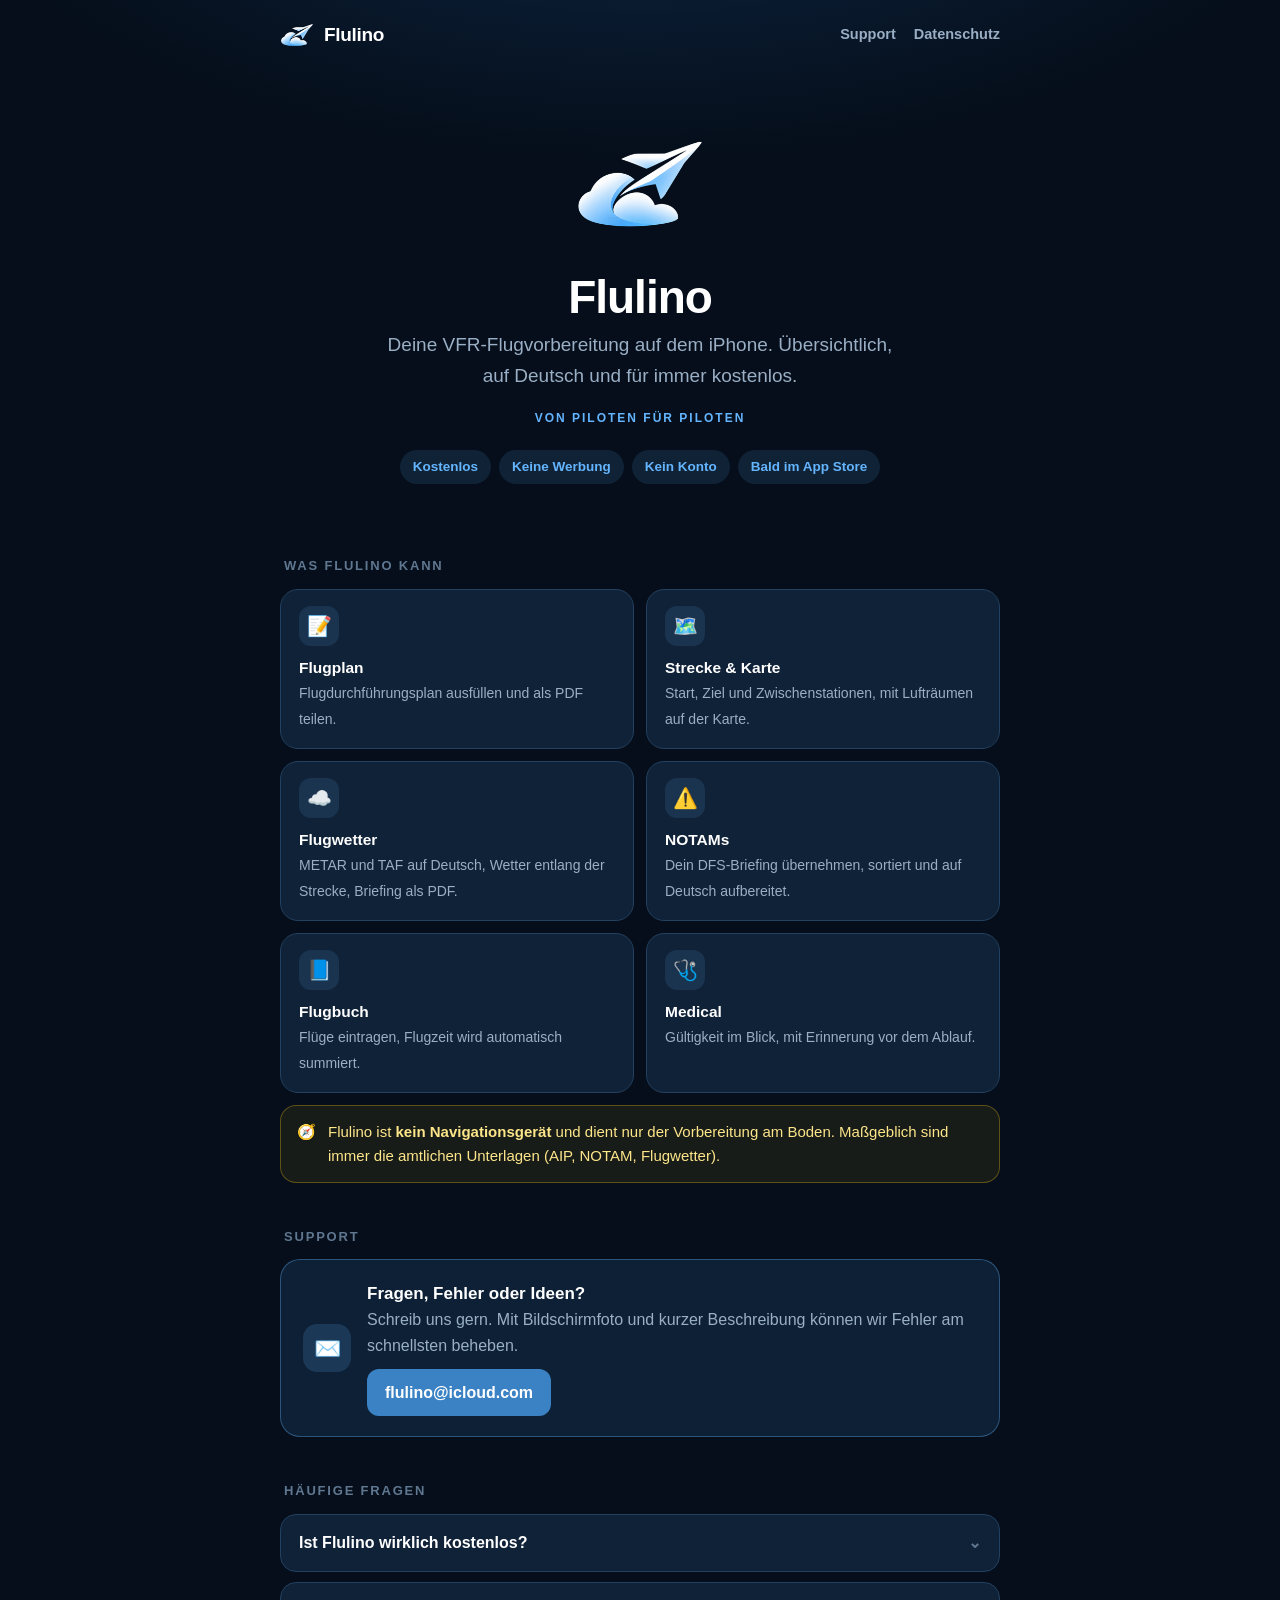
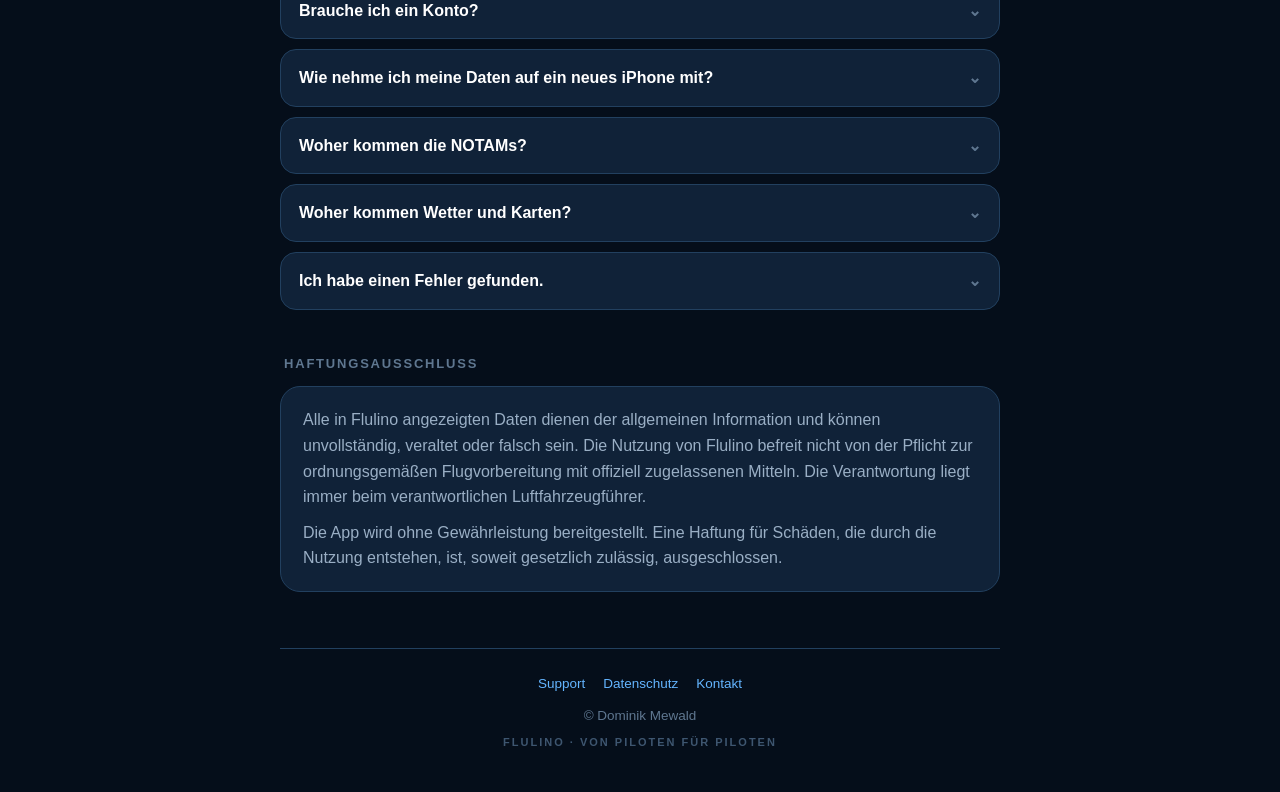
==== index.html @ 93107a93 "Add files via upload" ====
<!doctype html>
<html lang="de">
<head>
  <meta charset="utf-8">
  <meta name="viewport" content="width=device-width, initial-scale=1">
  <title>Flulino · VFR-Flugvorbereitung</title>
  <meta name="description" content="Flulino ist eine kostenlose iPhone-App für die VFR-Flugvorbereitung. Von Piloten für Piloten.">
  <meta name="theme-color" content="#050E1A">
  <link rel="icon" href="favicon.png">
  <link rel="apple-touch-icon" href="logo.png">
  <link rel="stylesheet" href="style.css">
</head>
<body>
  <div class="wrap">
    <nav>
      <a class="brand" href="./"><img src="logo.png" alt="">Flulino</a>
      <div class="links"><a href="#support">Support</a><a href="datenschutz.html">Datenschutz</a></div>
    </nav>

    <header class="hero">
      <img src="logo.png" alt="Flulino Logo">
      <h1>Flulino</h1>
      <p class="lead">Deine VFR-Flugvorbereitung auf dem iPhone. Übersichtlich, auf Deutsch und für immer kostenlos.</p>
      <div class="kicker">VON PILOTEN FÜR PILOTEN</div>
      <div class="pills"><span class="pill">Kostenlos</span><span class="pill">Keine Werbung</span><span class="pill">Kein Konto</span><span class="pill">Bald im App Store</span></div>
    </header>

    <h2>Was Flulino kann</h2>
    <div class="grid">
      <div class="feature"><div class="ico">📝</div><b>Flugplan</b><span>Flugdurchführungsplan ausfüllen und als PDF teilen.</span></div>
      <div class="feature"><div class="ico">🗺️</div><b>Strecke & Karte</b><span>Start, Ziel und Zwischenstationen, mit Lufträumen auf der Karte.</span></div>
      <div class="feature"><div class="ico">☁️</div><b>Flugwetter</b><span>METAR und TAF auf Deutsch, Wetter entlang der Strecke, Briefing als PDF.</span></div>
      <div class="feature"><div class="ico">⚠️</div><b>NOTAMs</b><span>Dein DFS-Briefing übernehmen, sortiert und auf Deutsch aufbereitet.</span></div>
      <div class="feature"><div class="ico">📘</div><b>Flugbuch</b><span>Flüge eintragen, Flugzeit wird automatisch summiert.</span></div>
      <div class="feature"><div class="ico">🩺</div><b>Medical</b><span>Gültigkeit im Blick, mit Erinnerung vor dem Ablauf.</span></div>
    </div>
    <div class="notice"><span>🧭</span><span>Flulino ist <b>kein Navigationsgerät</b> und dient nur der Vorbereitung am Boden. Maßgeblich sind immer die amtlichen Unterlagen (AIP, NOTAM, Flugwetter).</span></div>

    <h2 id="support">Support</h2>
    <div class="contact">
      <div class="ico">✉️</div>
      <div>
        <b>Fragen, Fehler oder Ideen?</b>
        Schreib uns gern. Mit Bildschirmfoto und kurzer Beschreibung können wir Fehler am schnellsten beheben.<br>
        <a class="btn" href="mailto:flulino@icloud.com?subject=Flulino%20Support">flulino@icloud.com</a>
      </div>
    </div>

    <h2>Häufige Fragen</h2>
    <details><summary>Ist Flulino wirklich kostenlos?</summary><p>Ja. Kein Abo, keine Werbung, alle Funktionen für alle. Wer möchte, kann das Projekt freiwillig mit einer kleinen Spende im App Store unterstützen. Dadurch wird nichts freigeschaltet.</p></details>
    <details><summary>Brauche ich ein Konto?</summary><p>Nein. Beim ersten Start gibst du nur deinen Namen ein. Alle Daten bleiben auf deinem iPhone.</p></details>
    <details><summary>Wie nehme ich meine Daten auf ein neues iPhone mit?</summary><p>In Flulino unter <b>Mehr → Daten exportieren</b> eine Sicherung erstellen, z. B. in iCloud Drive oder per AirDrop. Auf dem neuen iPhone beim ersten Start „Sicherung einspielen“ wählen. Deine Daten sind außerdem Teil deines normalen iPhone-Backups.</p></details>
    <details><summary>Woher kommen die NOTAMs?</summary><p>Du erstellst dein NOTAM-Briefing wie gewohnt im AIS-Portal der DFS, direkt in der App und mit deinem eigenen DFS-Zugang. Mit einem Tipp übernimmt Flulino das Briefing und bereitet es auf Deutsch auf. Maßgeblich bleibt immer der Originaltext.</p></details>
    <details><summary>Woher kommen Wetter und Karten?</summary><p>Aus frei verfügbaren Quellen: Deutscher Wetterdienst, Open-Meteo, NOAA Aviation Weather Center, Bundesamt für Kartographie und Geodäsie, openAIP und OurAirports. Die Anflugkarten öffnet Flulino direkt im AIP VFR der DFS.</p></details>
    <details><summary>Ich habe einen Fehler gefunden.</summary><p>Danke! Schick uns eine Mail an <a href="mailto:flulino@icloud.com">flulino@icloud.com</a>, am besten mit Bildschirmfoto und der Versionsnummer (in der App unter Mehr → Über Flulino).</p></details>

    <h2>Haftungsausschluss</h2>
    <div class="card">
      <p>Alle in Flulino angezeigten Daten dienen der allgemeinen Information und können unvollständig, veraltet oder falsch sein. Die Nutzung von Flulino befreit nicht von der Pflicht zur ordnungsgemäßen Flugvorbereitung mit offiziell zugelassenen Mitteln. Die Verantwortung liegt immer beim verantwortlichen Luftfahrzeugführer.</p>
      <p>Die App wird ohne Gewährleistung bereitgestellt. Eine Haftung für Schäden, die durch die Nutzung entstehen, ist, soweit gesetzlich zulässig, ausgeschlossen.</p>
    </div>

    <footer>
      <div class="links"><a href="#support">Support</a><a href="datenschutz.html">Datenschutz</a><a href="mailto:flulino@icloud.com">Kontakt</a></div>
      © Dominik Mewald
      <div class="tag">FLULINO · VON PILOTEN FÜR PILOTEN</div>
    </footer>
  </div>
</body>
</html>
---- style.css ----
:root {
  --bg: #050E1A; --bg2: #081424; --card: #102238; --card-soft: #0D1C2F; --border: #22405F;
  --text: #FFFFFF; --muted: #9AAFC5; --faint: #5F7790; --blue: #3B82C4; --light: #64B5FF;
  --yellow: #FACC15; --green: #4ADE80; --pink: #FF7A90;
}
* { box-sizing: border-box; }
html { -webkit-text-size-adjust: 100%; }
body {
  margin: 0; background: radial-gradient(1200px 600px at 50% -200px, #0F2A4A 0%, var(--bg) 60%) no-repeat, var(--bg);
  color: var(--muted); font: 16px/1.6 -apple-system, BlinkMacSystemFont, "SF Pro Text", "Segoe UI", Roboto, Helvetica, Arial, sans-serif;
}
a { color: var(--light); text-decoration: none; }
a:hover { text-decoration: underline; }
.wrap { max-width: 760px; margin: 0 auto; padding: 0 20px; }

nav { display: flex; align-items: center; justify-content: space-between; padding: 18px 0; }
nav .brand { display: flex; align-items: center; gap: 10px; color: var(--text); font-weight: 800; font-size: 19px; letter-spacing: -0.3px; }
nav .brand img { width: 34px; height: 34px; }
nav .links { display: flex; gap: 18px; font-size: 14.5px; font-weight: 600; }
nav .links a { color: var(--muted); }
nav .links a:hover, nav .links a.active { color: var(--light); text-decoration: none; }

.hero { text-align: center; padding: 48px 0 28px; }
.hero img { width: 132px; height: 132px; }
.hero h1 { color: var(--text); font-size: 46px; line-height: 1.1; letter-spacing: -1px; margin: 14px 0 8px; }
.hero p.lead { font-size: 19px; color: var(--muted); max-width: 520px; margin: 0 auto; }
.kicker { color: var(--light); font-size: 12px; font-weight: 800; letter-spacing: 2px; margin-top: 18px; }
.pills { display: flex; flex-wrap: wrap; gap: 8px; justify-content: center; margin-top: 22px; }
.pill { background: rgba(100,181,255,.12); color: var(--light); border-radius: 999px; padding: 6px 13px; font-size: 13.5px; font-weight: 700; }

h2 { color: var(--text); font-size: 13px; letter-spacing: 1.8px; text-transform: uppercase; margin: 44px 0 12px 4px; color: var(--faint); font-weight: 800; }
.card { background: var(--card); border: 1px solid var(--border); border-radius: 20px; padding: 20px 22px; }
.card + .card { margin-top: 12px; }
.card h3 { color: var(--text); font-size: 18px; margin: 0 0 6px; }
.card p { margin: 0 0 10px; } .card p:last-child { margin-bottom: 0; }

.grid { display: grid; grid-template-columns: repeat(2, 1fr); gap: 12px; }
.feature { background: var(--card); border: 1px solid var(--border); border-radius: 18px; padding: 16px 18px; }
.feature .ico { width: 40px; height: 40px; border-radius: 12px; background: rgba(100,181,255,.12); display: grid; place-items: center; font-size: 20px; margin-bottom: 10px; }
.feature b { color: var(--text); display: block; font-size: 15.5px; }
.feature span { font-size: 14px; }

.notice { display: flex; gap: 12px; align-items: flex-start; background: rgba(250,204,21,.08); border: 1px solid rgba(250,204,21,.3); color: #FDE68A; border-radius: 16px; padding: 14px 16px; margin-top: 12px; font-size: 15px; }
.good { background: rgba(74,222,128,.08); border: 1px solid rgba(74,222,128,.25); border-radius: 16px; padding: 14px 16px; }
.good div { display: flex; gap: 10px; color: var(--text); } .good div + div { margin-top: 6px; }
.good div::before { content: "✓"; color: var(--green); font-weight: 900; }

.contact { display: flex; align-items: center; gap: 16px; background: rgba(59,130,196,.16); border: 1px solid rgba(100,181,255,.35); border-radius: 20px; padding: 20px 22px; }
.contact .ico { width: 48px; height: 48px; border-radius: 14px; background: rgba(100,181,255,.16); display: grid; place-items: center; font-size: 22px; flex-shrink: 0; }
.contact b { color: var(--text); display: block; font-size: 17px; }
.btn { display: inline-block; background: var(--blue); color: #fff; font-weight: 800; border-radius: 12px; padding: 11px 18px; margin-top: 10px; }
.btn:hover { text-decoration: none; filter: brightness(1.1); }

details { background: var(--card); border: 1px solid var(--border); border-radius: 16px; padding: 0 18px; }
details + details { margin-top: 10px; }
summary { cursor: pointer; list-style: none; color: var(--text); font-weight: 700; padding: 15px 0; display: flex; justify-content: space-between; gap: 12px; }
summary::-webkit-details-marker { display: none; }
summary::after { content: "⌄"; color: var(--faint); transition: transform .2s; }
details[open] summary::after { transform: rotate(180deg); color: var(--light); }
details p { margin: 0 0 15px; }

.doc h1 { color: var(--text); font-size: 34px; letter-spacing: -0.6px; margin: 30px 0 4px; }
.doc .stand { color: var(--faint); font-size: 14px; margin-bottom: 8px; }
.doc h2 { margin-top: 34px; }
.doc ul { padding-left: 20px; margin: 8px 0 0; } .doc li { margin: 6px 0; }
.doc b { color: var(--text); }

footer { border-top: 1px solid var(--border); margin-top: 56px; padding: 24px 0 40px; text-align: center; font-size: 13.5px; color: var(--faint); }
footer .links { display: flex; gap: 18px; justify-content: center; flex-wrap: wrap; margin-bottom: 10px; }
footer .tag { letter-spacing: 2px; font-size: 11px; font-weight: 700; color: #3E5670; margin-top: 8px; }

@media (max-width: 560px) {
  .hero h1 { font-size: 38px; } .hero p.lead { font-size: 17px; }
  .doc h1 { font-size: 28px; }
  .grid { grid-template-columns: 1fr; }
  nav .links { gap: 14px; font-size: 14px; }
  .contact { flex-direction: column; align-items: flex-start; }
}
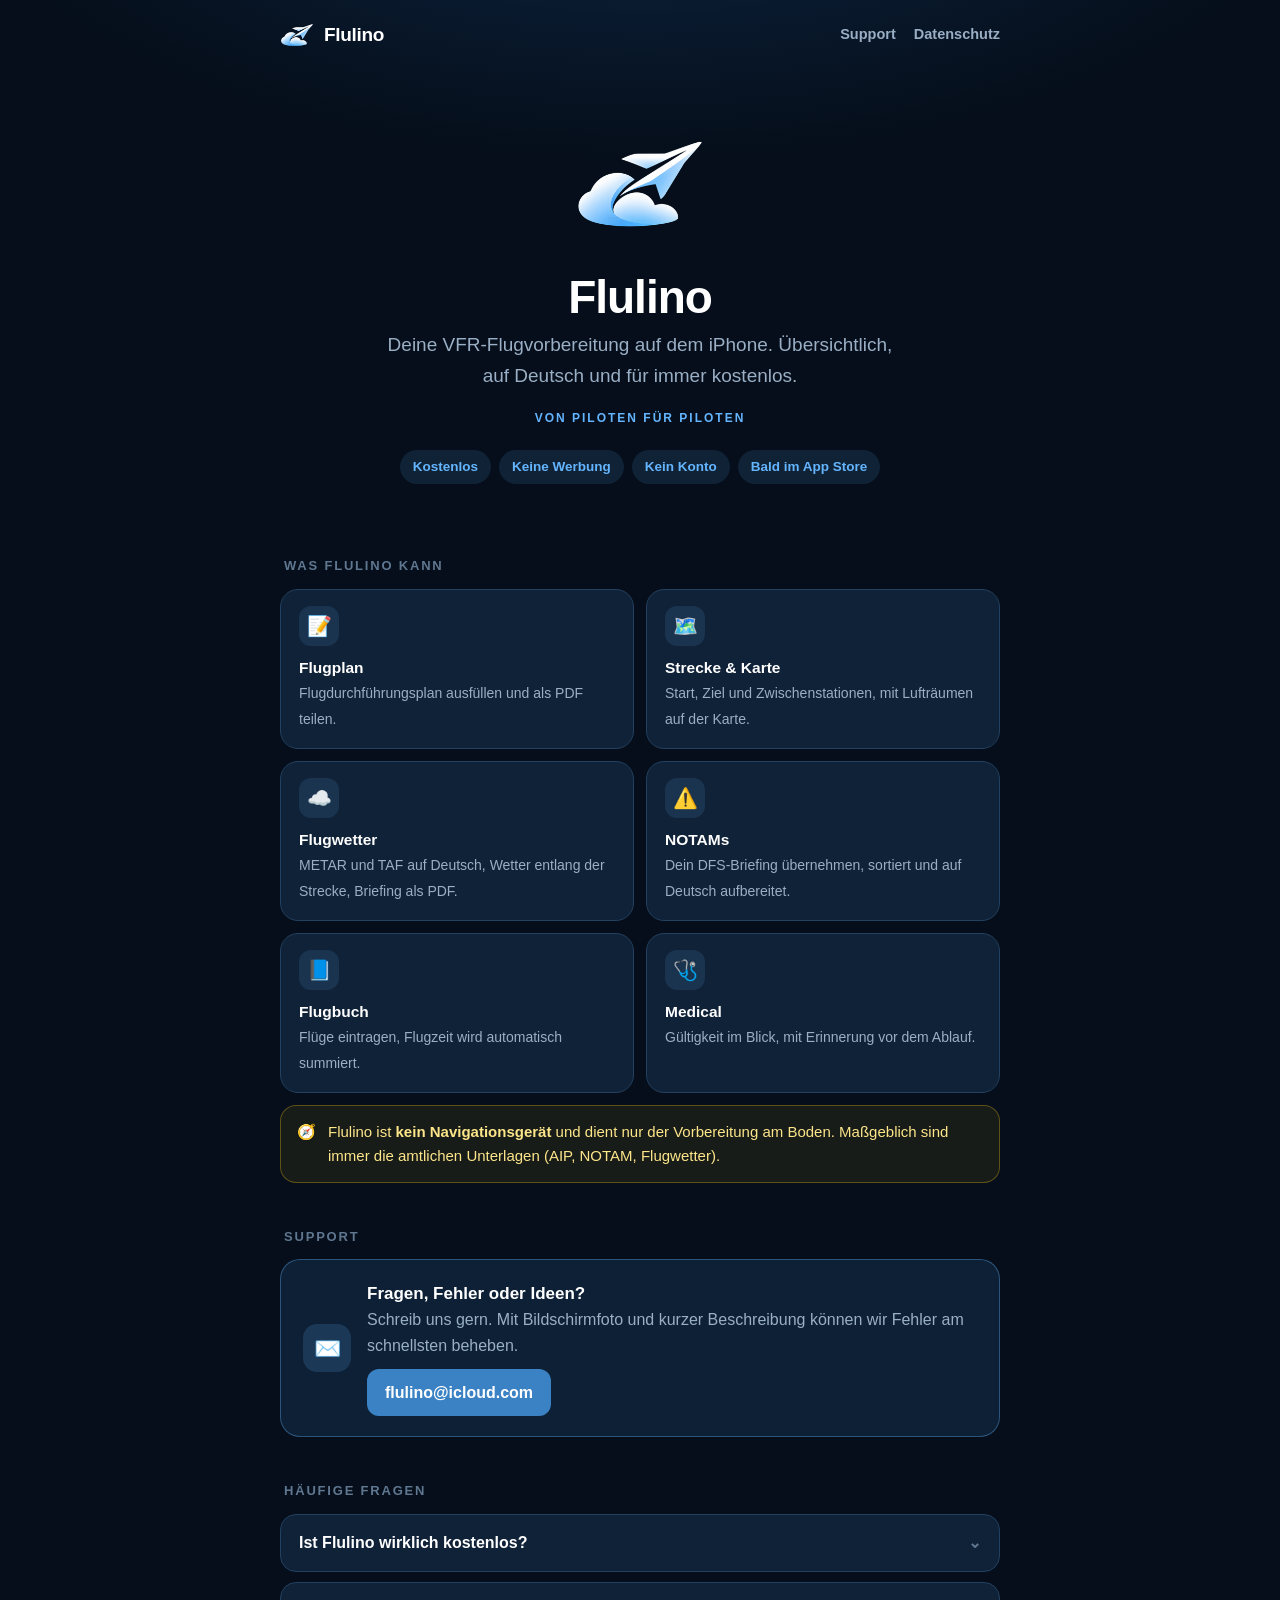
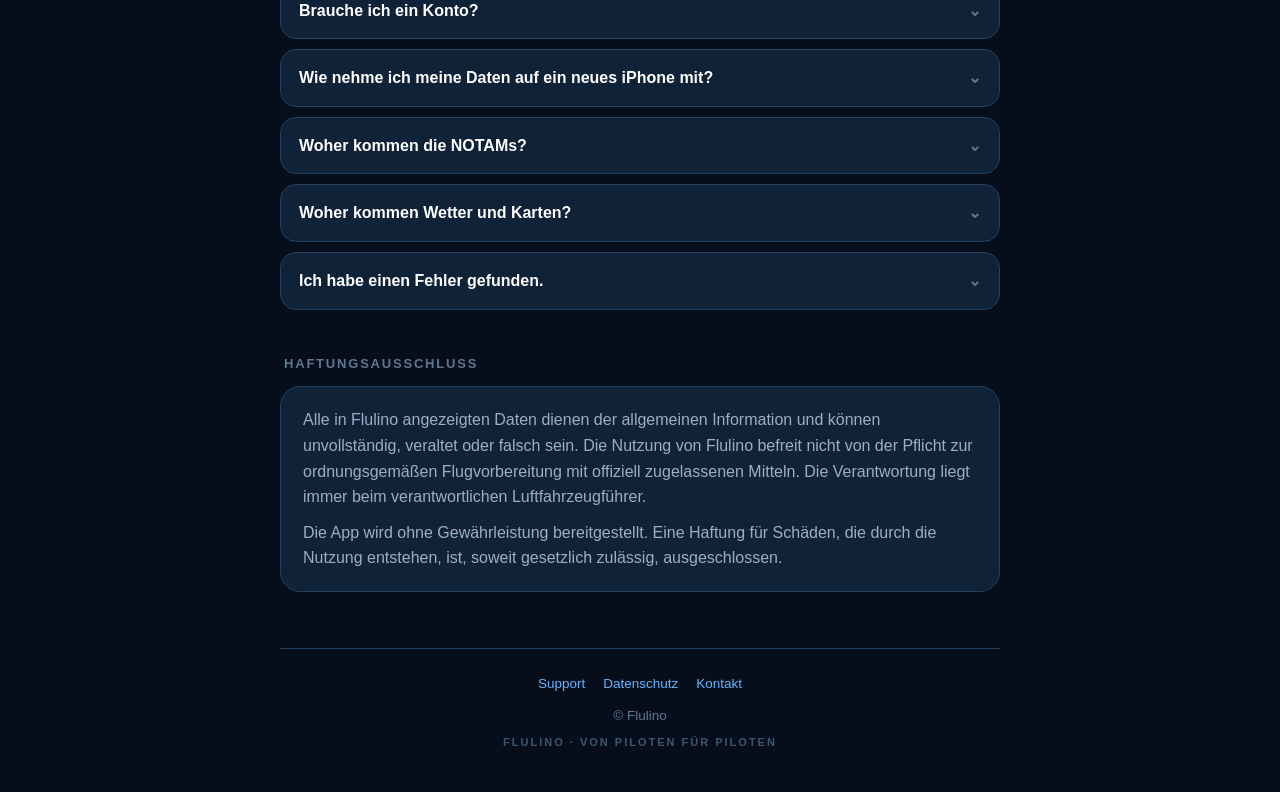
==== commit 60b8e048: "Update footer copyright name to Flulino" ====
--- a/index.html
+++ b/index.html
@@ -62,7 +62,7 @@
 
     <footer>
       <div class="links"><a href="#support">Support</a><a href="datenschutz.html">Datenschutz</a><a href="mailto:flulino@icloud.com">Kontakt</a></div>
-      © Dominik Mewald
+      © Flulino
       <div class="tag">FLULINO · VON PILOTEN FÜR PILOTEN</div>
     </footer>
   </div>
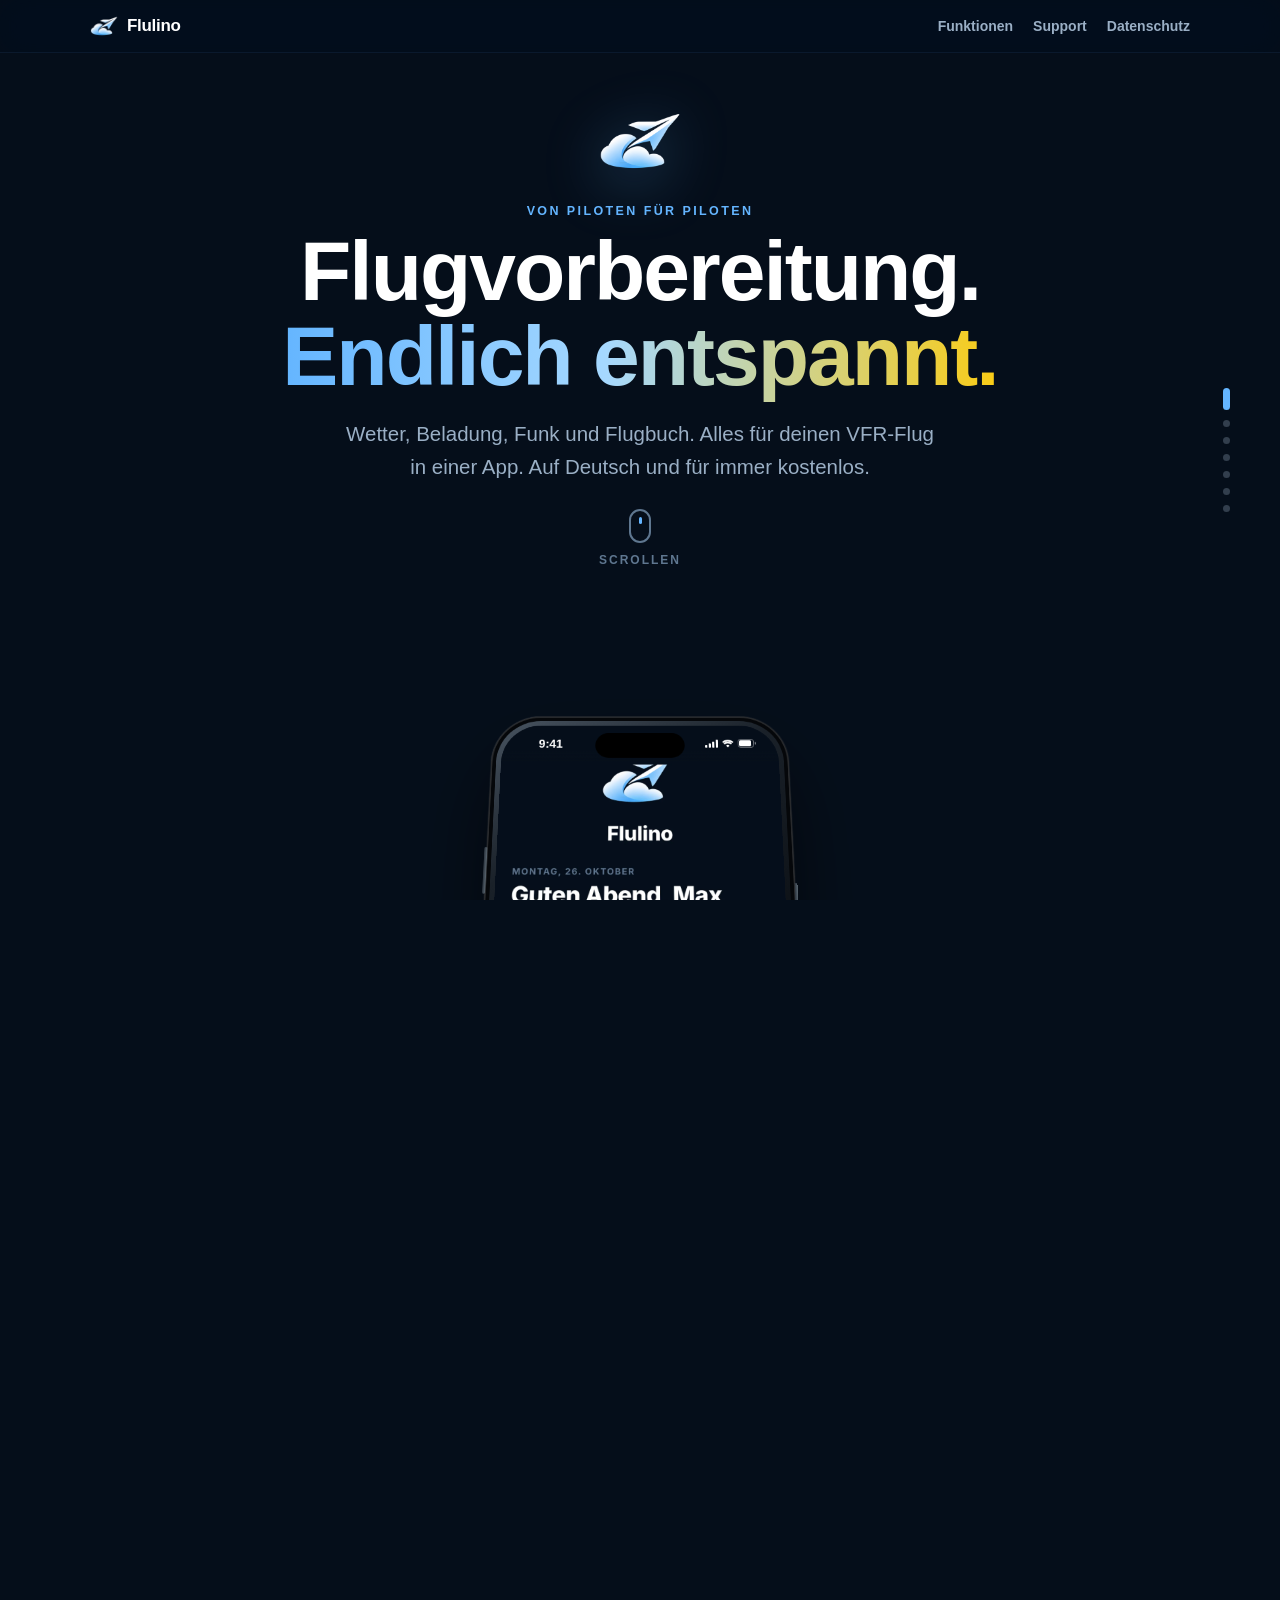
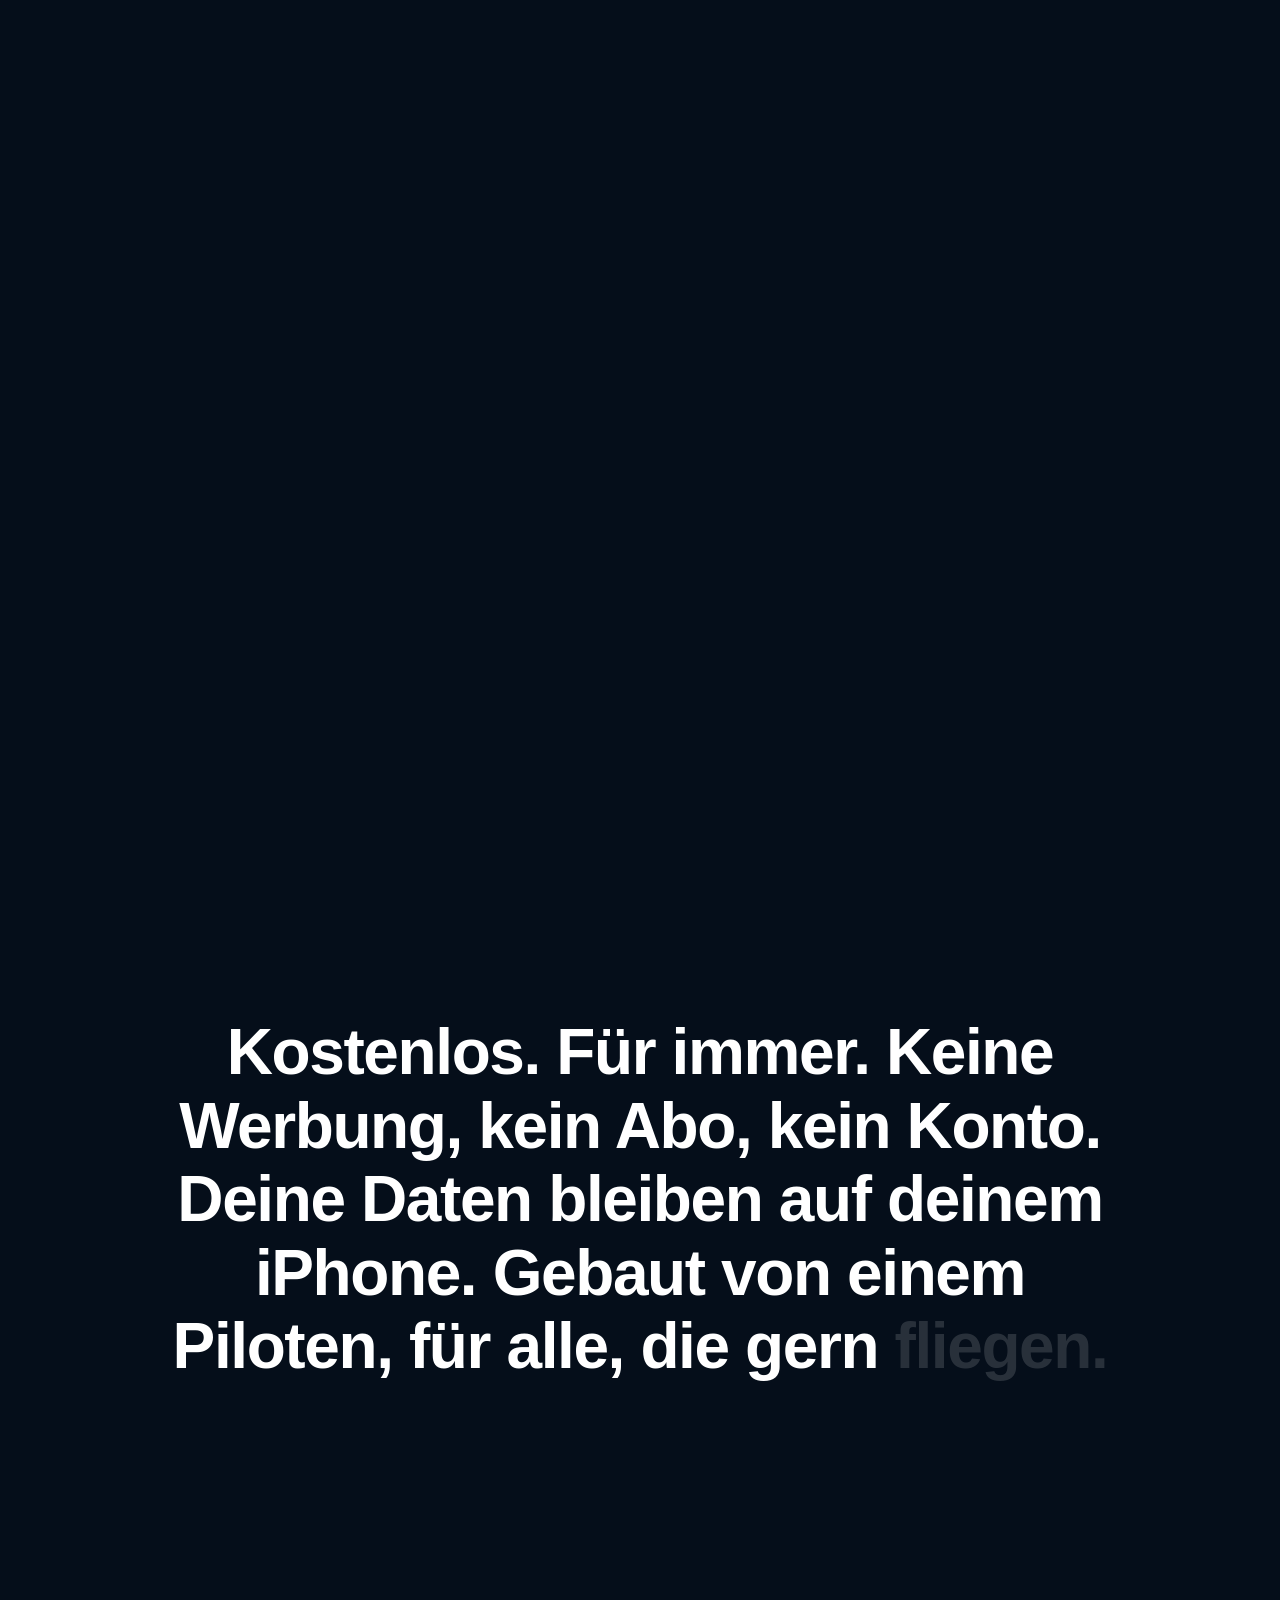
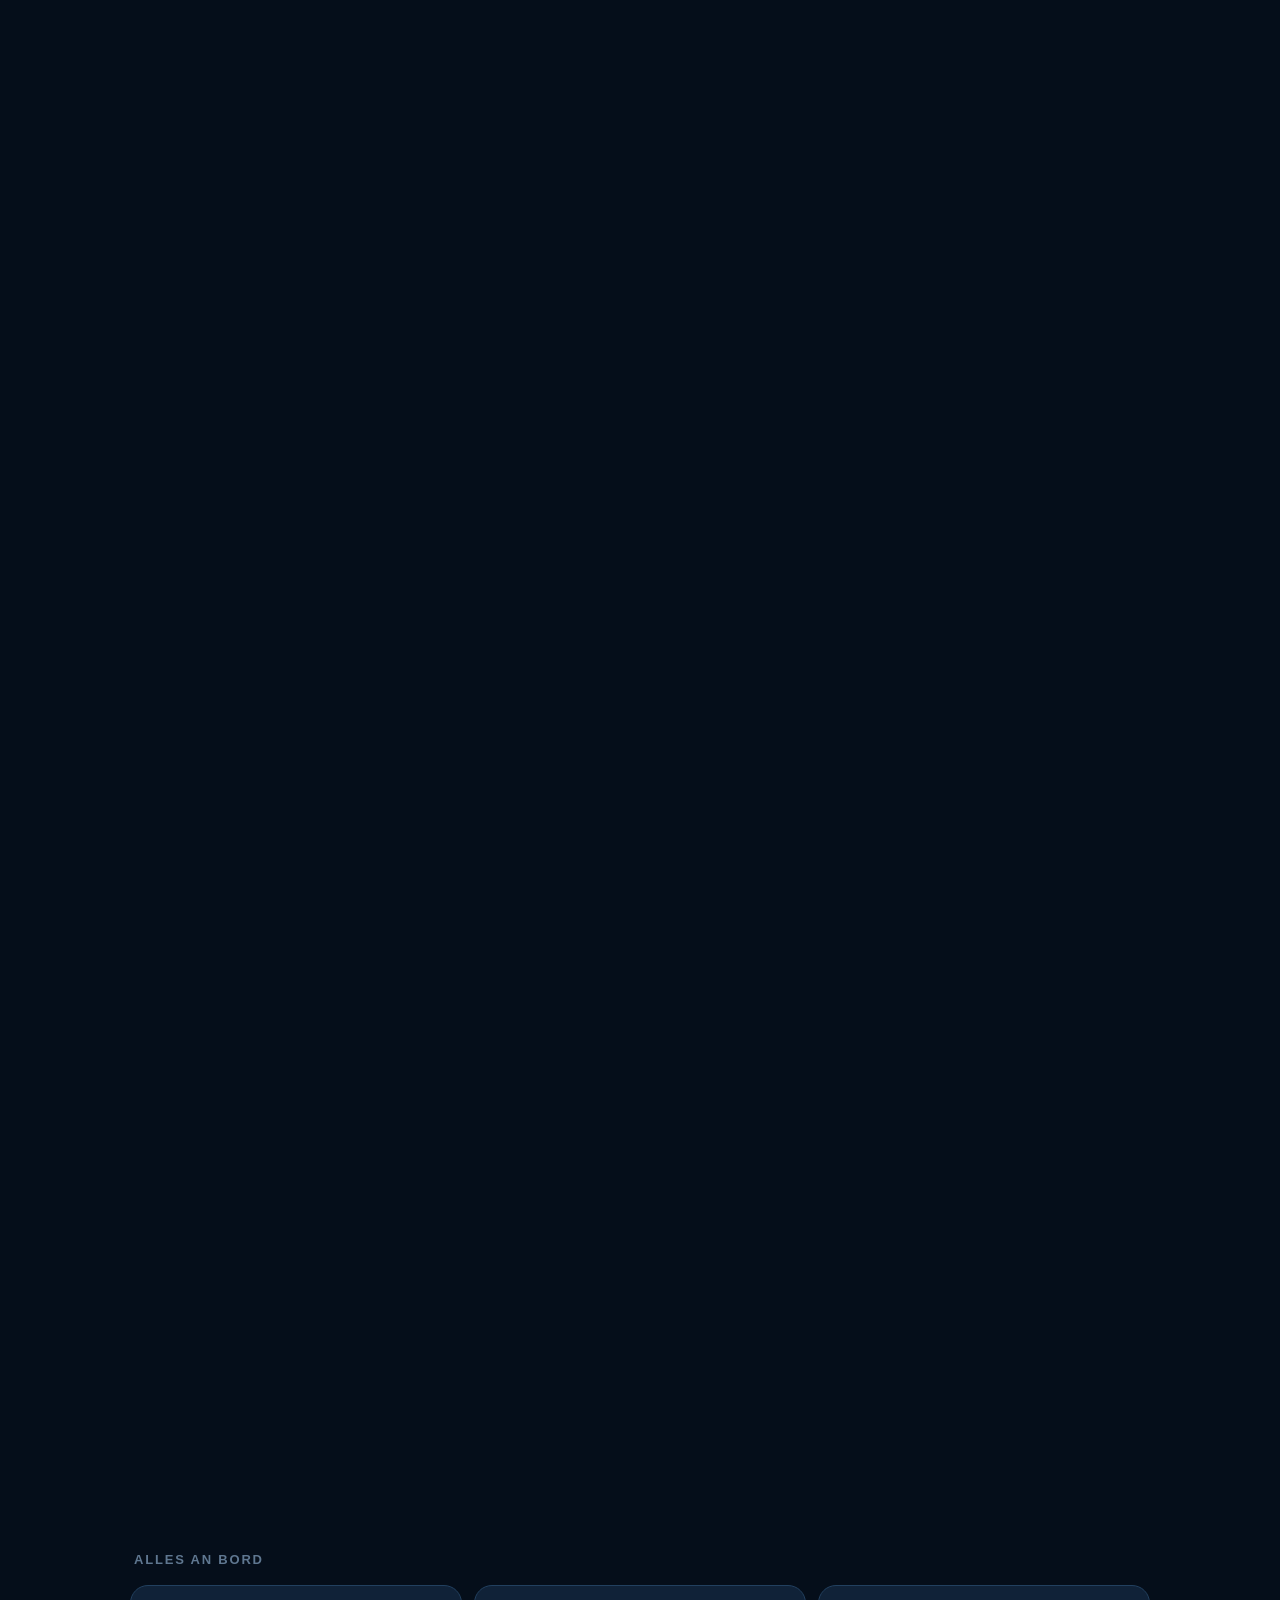
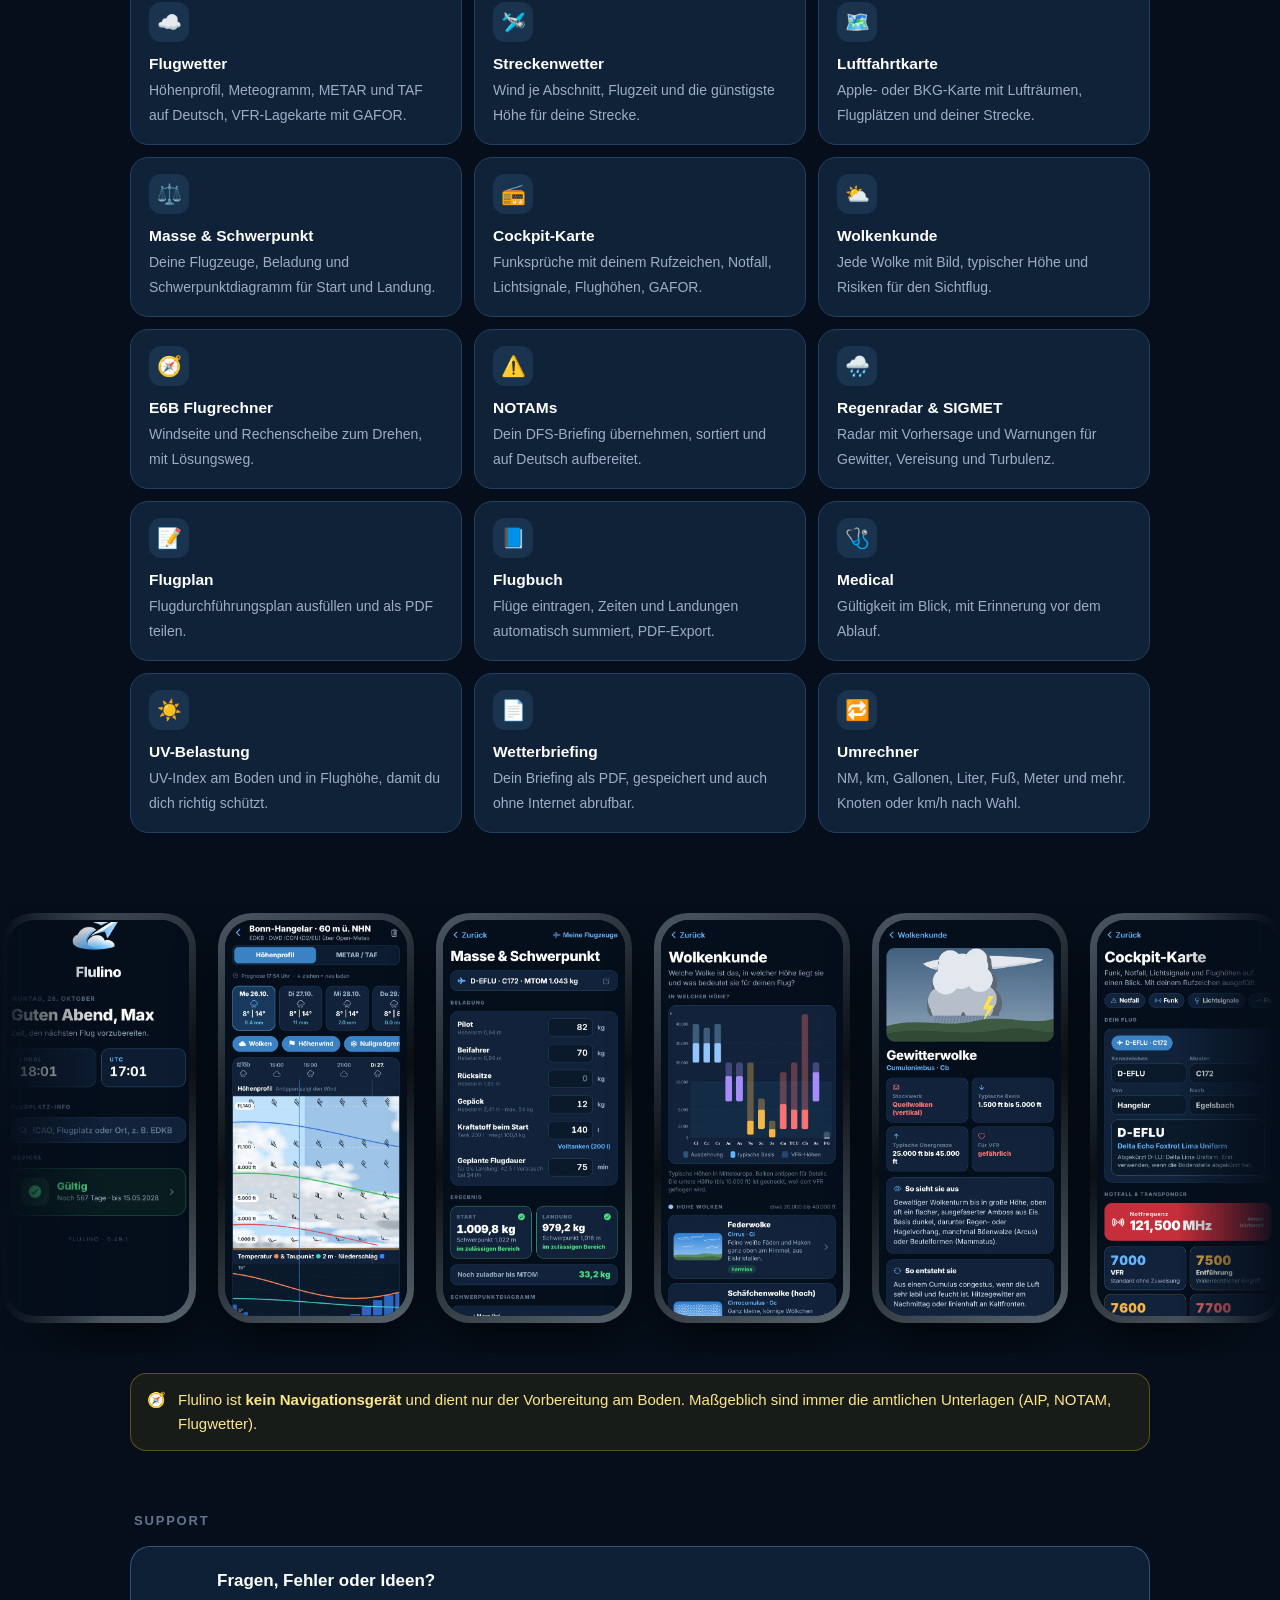
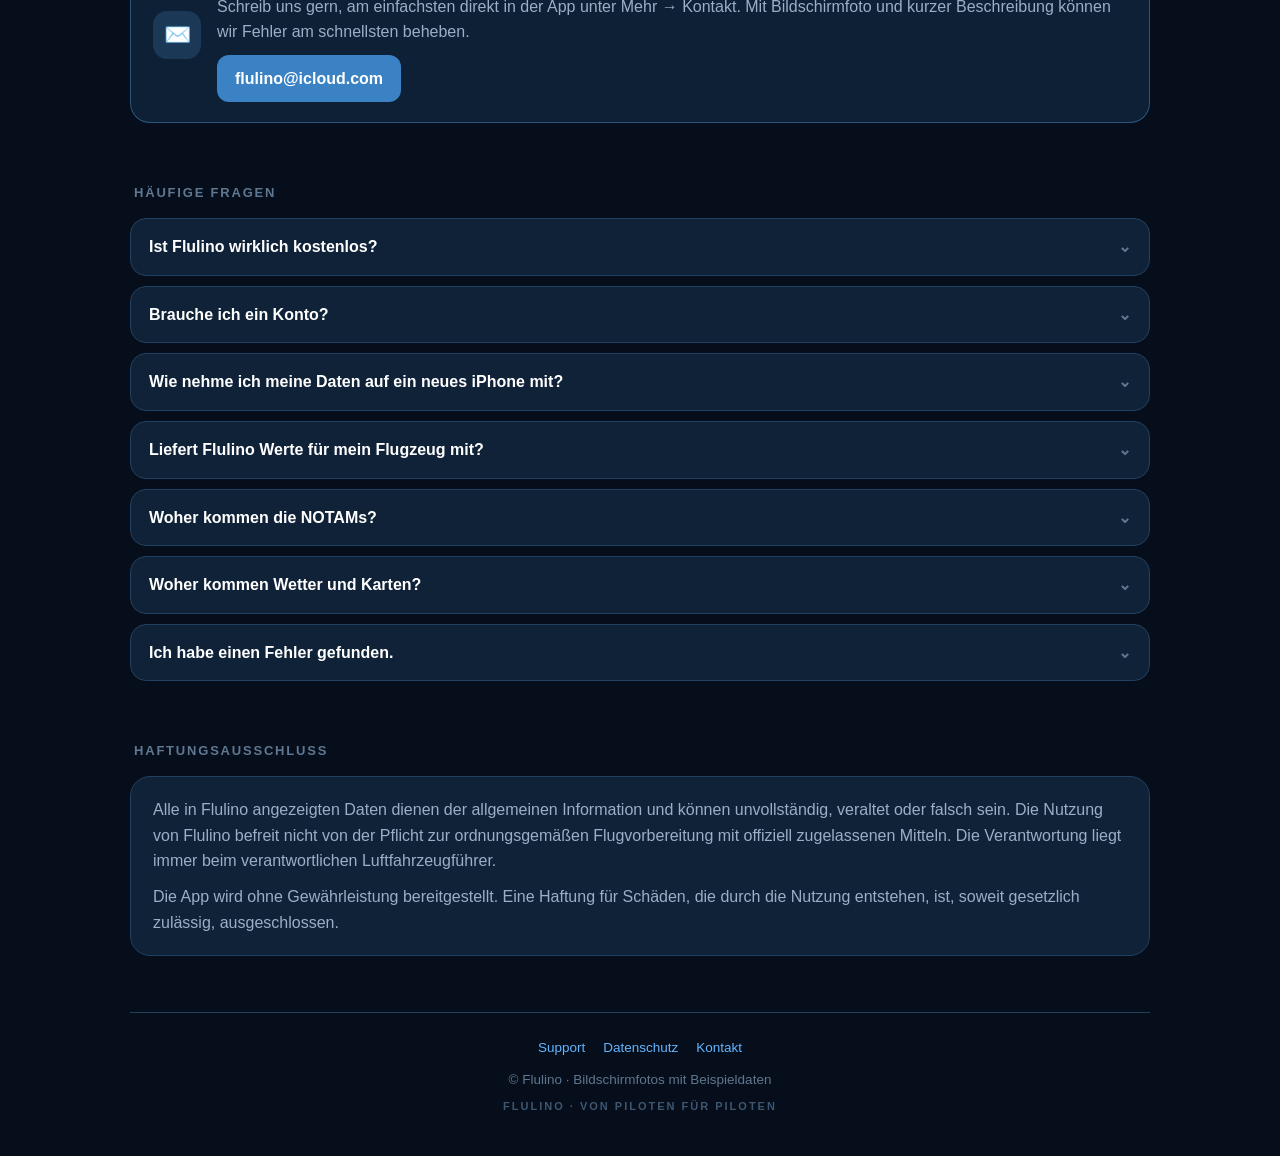
==== commit 077b2e06: "Add files via upload" ====
--- a/index.html
+++ b/index.html
@@ -2,59 +2,162 @@
 <html lang="de">
 <head>
   <meta charset="utf-8">
-  <meta name="viewport" content="width=device-width, initial-scale=1">
-  <title>Flulino · VFR-Flugvorbereitung</title>
-  <meta name="description" content="Flulino ist eine kostenlose iPhone-App für die VFR-Flugvorbereitung. Von Piloten für Piloten.">
+  <meta name="viewport" content="width=device-width, initial-scale=1, viewport-fit=cover">
+  <title>Flulino · VFR-Flugvorbereitung für das iPhone</title>
+  <meta name="description" content="Flulino ist eine kostenlose iPhone-App für die VFR-Flugvorbereitung: Flugwetter, Masse & Schwerpunkt, Wolkenkunde, Cockpit-Karte, E6B und Flugbuch. Von Piloten für Piloten.">
   <meta name="theme-color" content="#050E1A">
   <link rel="icon" href="favicon.png">
   <link rel="apple-touch-icon" href="logo.png">
   <link rel="stylesheet" href="style.css">
+  <link rel="stylesheet" href="home.css">
 </head>
-<body>
+<body class="home">
+  <header class="topnav">
+    <a class="brand" href="./"><img src="logo.png" alt="">Flulino</a>
+    <div class="links"><a href="#funktionen">Funktionen</a><a href="#support">Support</a><a href="datenschutz.html">Datenschutz</a></div>
+  </header>
+
+  <!-- ================= Scroll-Geschichte mit iPhone ================= -->
+  <section class="story" id="story">
+    <div class="stage">
+      <div class="glow"></div>
+
+      <div class="hero-text">
+        <img class="hero-logo" src="logo.png" alt="Flulino Logo">
+        <div class="eyebrow">VON PILOTEN FÜR PILOTEN</div>
+        <h1>Flugvorbereitung.<br><span class="grad">Endlich entspannt.</span></h1>
+        <p>Wetter, Beladung, Funk und Flugbuch. Alles für deinen VFR-Flug in einer App. Auf Deutsch und für immer kostenlos.</p>
+        <div class="scroll-hint"><span></span>Scrollen</div>
+      </div>
+
+      <div class="chapters">
+        <article class="chap" data-i="0">
+          <div class="eyebrow">Flulino</div>
+          <h2>Alles für deinen Flug. In einer App.</h2>
+          <p>Vom ersten Blick aufs Wetter bis zum Eintrag ins Flugbuch. Übersichtlich, ohne Konto und ohne Werbung.</p>
+        </article>
+        <article class="chap" data-i="1">
+          <div class="eyebrow" style="--c:#64B5FF">Flugwetter</div>
+          <h2>Das Wetter, wie Piloten es brauchen.</h2>
+          <p>Das Höhenprofil zeigt Wolken, Wind in jeder Höhe, Nullgradgrenze und Gewitterrisiko auf einen Blick. METAR und TAF gibt es in Klartext.</p>
+        </article>
+        <article class="chap" data-i="2">
+          <div class="eyebrow" style="--c:#4ADE80">Masse &amp; Schwerpunkt</div>
+          <h2>Beladen. Rechnen. Sicher sein.</h2>
+          <p>Dein Flugzeug mit den Werten aus Flughandbuch und Wägebericht. Start und Landung liegen im Diagramm, und Flulino sagt dir in Klartext, ob alles passt.</p>
+        </article>
+        <article class="chap" data-i="3">
+          <div class="eyebrow" style="--c:#C084FC">Wolkenkunde</div>
+          <h2>Jede Wolke verstehen.</h2>
+          <p>Alle Wolkengattungen mit selbst gezeichneten Bildern, typischen Höhen, Risiken für VFR und einem Merksatz, der hängen bleibt.</p>
+        </article>
+        <article class="chap" data-i="4">
+          <div class="eyebrow" style="--c:#FF6B6B">Cockpit-Karte</div>
+          <h2>Dein Rufzeichen. Fertige Funksprüche.</h2>
+          <p>Notfrequenz, Squawks, Lichtsignale, Halbkreisflughöhen und GAFOR. Die Funksprüche sind schon mit deinem Kennzeichen ausgefüllt.</p>
+        </article>
+        <article class="chap" data-i="5">
+          <div class="eyebrow" style="--c:#F5B547">E6B Flugrechner</div>
+          <h2>Der Klassiker. Zum Drehen.</h2>
+          <p>Windseite und Rechenscheibe wie aus Metall, nur auf dem iPhone. Drehen, schieben und exakt ablesen, mit Lösungsweg Schritt für Schritt.</p>
+        </article>
+        <article class="chap" data-i="6">
+          <div class="eyebrow" style="--c:#64B5FF">Flugbuch</div>
+          <h2>Jede Minute in der Luft.</h2>
+          <p>Flüge eintragen, Flugzeit und Landungen werden automatisch summiert. Mit Übertrag aus dem Papier-Flugbuch und Export als PDF.</p>
+        </article>
+      </div>
+
+      <div class="phone-wrap" aria-hidden="true">
+        <div class="phone">
+          <div class="screen">
+            <div class="scr" data-k="home"><img src="shot-home.webp" alt="" decoding="async"><div class="tabbar" data-active="0"></div></div>
+            <div class="scr" data-k="wx"><img src="shot-wx.webp" alt="" decoding="async"></div>
+            <div class="scr" data-k="mb"><img src="shot-mb.webp" alt="" decoding="async"></div>
+            <div class="scr" data-k="cb"><img src="shot-cb.webp" alt="" decoding="async"></div>
+            <div class="scr" data-k="cockpit"><img src="shot-cockpit.webp" alt="" decoding="async"></div>
+            <div class="scr" data-k="e6b"><img src="shot-e6b.webp" alt="" decoding="async"><div class="wheel"></div></div>
+            <div class="scr" data-k="logbook"><img src="shot-logbook.webp" alt="" decoding="async"></div>
+            <div class="status"><span class="time">9:41</span><span class="icons">
+              <svg width="18" height="12" viewBox="0 0 18 12"><rect x="0" y="8" width="3" height="4" rx="1" fill="#fff"/><rect x="5" y="5.5" width="3" height="6.5" rx="1" fill="#fff"/><rect x="10" y="3" width="3" height="9" rx="1" fill="#fff"/><rect x="15" y="0" width="3" height="12" rx="1" fill="#fff"/></svg>
+              <svg width="16" height="12" viewBox="0 0 16 12"><path d="M8 11.5 5.6 9a3.4 3.4 0 0 1 4.8 0L8 11.5Zm-4.3-4.3L2 5.5a8.5 8.5 0 0 1 12 0l-1.7 1.7a6 6 0 0 0-8.6 0ZM0 3.5 0 3.5A11.3 11.3 0 0 1 16 3.5l-1.6 1.6a9 9 0 0 0-12.8 0L0 3.5Z" fill="#fff"/></svg>
+              <svg width="27" height="13" viewBox="0 0 27 13"><rect x="0.5" y="0.5" width="22" height="12" rx="3.5" fill="none" stroke="#fff" opacity=".45"/><rect x="2" y="2" width="17" height="9" rx="2" fill="#fff"/><rect x="24" y="4.5" width="2" height="4" rx="1" fill="#fff" opacity=".45"/></svg>
+            </span></div>
+            <div class="island"></div>
+            <div class="homebar"></div>
+          </div>
+        </div>
+      </div>
+
+      <div class="dots" aria-hidden="true"><i></i><i></i><i></i><i></i><i></i><i></i><i></i></div>
+    </div>
+  </section>
+
+  <!-- ================= Aussage, Wort für Wort ================= -->
+  <section class="statement" id="statement">
+    <div class="statement-stage">
+      <p class="words">Kostenlos. Für immer. Keine Werbung, kein Abo, kein Konto. Deine Daten bleiben auf deinem iPhone. Gebaut von einem Piloten, für alle, die gern fliegen.</p>
+    </div>
+  </section>
+
   <div class="wrap">
-    <nav>
-      <a class="brand" href="./"><img src="logo.png" alt="">Flulino</a>
-      <div class="links"><a href="#support">Support</a><a href="datenschutz.html">Datenschutz</a></div>
-    </nav>
+    <h2 class="sec" id="funktionen">Alles an Bord</h2>
+    <div class="grid feat">
+      <div class="feature"><div class="ico">☁️</div><b>Flugwetter</b><span>Höhenprofil, Meteogramm, METAR und TAF auf Deutsch, VFR-Lagekarte mit GAFOR.</span></div>
+      <div class="feature"><div class="ico">🛩️</div><b>Streckenwetter</b><span>Wind je Abschnitt, Flugzeit und die günstigste Höhe für deine Strecke.</span></div>
+      <div class="feature"><div class="ico">🗺️</div><b>Luftfahrtkarte</b><span>Apple- oder BKG-Karte mit Lufträumen, Flugplätzen und deiner Strecke.</span></div>
+      <div class="feature"><div class="ico">⚖️</div><b>Masse &amp; Schwerpunkt</b><span>Deine Flugzeuge, Beladung und Schwerpunktdiagramm für Start und Landung.</span></div>
+      <div class="feature"><div class="ico">📻</div><b>Cockpit-Karte</b><span>Funksprüche mit deinem Rufzeichen, Notfall, Lichtsignale, Flughöhen, GAFOR.</span></div>
+      <div class="feature"><div class="ico">⛅</div><b>Wolkenkunde</b><span>Jede Wolke mit Bild, typischer Höhe und Risiken für den Sichtflug.</span></div>
+      <div class="feature"><div class="ico">🧭</div><b>E6B Flugrechner</b><span>Windseite und Rechenscheibe zum Drehen, mit Lösungsweg.</span></div>
+      <div class="feature"><div class="ico">⚠️</div><b>NOTAMs</b><span>Dein DFS-Briefing übernehmen, sortiert und auf Deutsch aufbereitet.</span></div>
+      <div class="feature"><div class="ico">🌧️</div><b>Regenradar &amp; SIGMET</b><span>Radar mit Vorhersage und Warnungen für Gewitter, Vereisung und Turbulenz.</span></div>
+      <div class="feature"><div class="ico">📝</div><b>Flugplan</b><span>Flugdurchführungsplan ausfüllen und als PDF teilen.</span></div>
+      <div class="feature"><div class="ico">📘</div><b>Flugbuch</b><span>Flüge eintragen, Zeiten und Landungen automatisch summiert, PDF-Export.</span></div>
+      <div class="feature"><div class="ico">🩺</div><b>Medical</b><span>Gültigkeit im Blick, mit Erinnerung vor dem Ablauf.</span></div>
+      <div class="feature"><div class="ico">☀️</div><b>UV-Belastung</b><span>UV-Index am Boden und in Flughöhe, damit du dich richtig schützt.</span></div>
+      <div class="feature"><div class="ico">📄</div><b>Wetterbriefing</b><span>Dein Briefing als PDF, gespeichert und auch ohne Internet abrufbar.</span></div>
+      <div class="feature"><div class="ico">🔁</div><b>Umrechner</b><span>NM, km, Gallonen, Liter, Fuß, Meter und mehr. Knoten oder km/h nach Wahl.</span></div>
+    </div>
+  </div>
 
-    <header class="hero">
-      <img src="logo.png" alt="Flulino Logo">
-      <h1>Flulino</h1>
-      <p class="lead">Deine VFR-Flugvorbereitung auf dem iPhone. Übersichtlich, auf Deutsch und für immer kostenlos.</p>
-      <div class="kicker">VON PILOTEN FÜR PILOTEN</div>
-      <div class="pills"><span class="pill">Kostenlos</span><span class="pill">Keine Werbung</span><span class="pill">Kein Konto</span><span class="pill">Bald im App Store</span></div>
-    </header>
+  <!-- ================= Galerie ================= -->
+  <section class="gallery" aria-label="Bildschirme aus der App">
+    <div class="track">
+      <div class="mini"><img src="shot-home.webp" alt="Startseite" loading="lazy"></div>
+      <div class="mini"><img src="shot-wx.webp" alt="Höhenprofil" loading="lazy"></div>
+      <div class="mini"><img src="shot-mb.webp" alt="Masse und Schwerpunkt" loading="lazy"></div>
+      <div class="mini"><img src="shot-clouds.webp" alt="Wolkenkunde" loading="lazy"></div>
+      <div class="mini"><img src="shot-cb.webp" alt="Gewitterwolke" loading="lazy"></div>
+      <div class="mini"><img src="shot-cockpit.webp" alt="Cockpit-Karte" loading="lazy"></div>
+      <div class="mini"><img src="shot-e6b.webp" alt="E6B" loading="lazy"></div>
+      <div class="mini"><img src="shot-logbook.webp" alt="Flugbuch" loading="lazy"></div>
+    </div>
+  </section>
 
-    <h2>Was Flulino kann</h2>
-    <div class="grid">
-      <div class="feature"><div class="ico">📝</div><b>Flugplan</b><span>Flugdurchführungsplan ausfüllen und als PDF teilen.</span></div>
-      <div class="feature"><div class="ico">🗺️</div><b>Strecke & Karte</b><span>Start, Ziel und Zwischenstationen, mit Lufträumen auf der Karte.</span></div>
-      <div class="feature"><div class="ico">☁️</div><b>Flugwetter</b><span>METAR und TAF auf Deutsch, Wetter entlang der Strecke, Briefing als PDF.</span></div>
-      <div class="feature"><div class="ico">⚠️</div><b>NOTAMs</b><span>Dein DFS-Briefing übernehmen, sortiert und auf Deutsch aufbereitet.</span></div>
-      <div class="feature"><div class="ico">📘</div><b>Flugbuch</b><span>Flüge eintragen, Flugzeit wird automatisch summiert.</span></div>
-      <div class="feature"><div class="ico">🩺</div><b>Medical</b><span>Gültigkeit im Blick, mit Erinnerung vor dem Ablauf.</span></div>
-    </div>
+  <div class="wrap">
     <div class="notice"><span>🧭</span><span>Flulino ist <b>kein Navigationsgerät</b> und dient nur der Vorbereitung am Boden. Maßgeblich sind immer die amtlichen Unterlagen (AIP, NOTAM, Flugwetter).</span></div>
 
-    <h2 id="support">Support</h2>
+    <h2 class="sec" id="support">Support</h2>
     <div class="contact">
       <div class="ico">✉️</div>
       <div>
         <b>Fragen, Fehler oder Ideen?</b>
-        Schreib uns gern. Mit Bildschirmfoto und kurzer Beschreibung können wir Fehler am schnellsten beheben.<br>
+        Schreib uns gern, am einfachsten direkt in der App unter Mehr → Kontakt. Mit Bildschirmfoto und kurzer Beschreibung können wir Fehler am schnellsten beheben.<br>
         <a class="btn" href="mailto:flulino@icloud.com?subject=Flulino%20Support">flulino@icloud.com</a>
       </div>
     </div>
 
-    <h2>Häufige Fragen</h2>
+    <h2 class="sec">Häufige Fragen</h2>
     <details><summary>Ist Flulino wirklich kostenlos?</summary><p>Ja. Kein Abo, keine Werbung, alle Funktionen für alle. Wer möchte, kann das Projekt freiwillig mit einer kleinen Spende im App Store unterstützen. Dadurch wird nichts freigeschaltet.</p></details>
     <details><summary>Brauche ich ein Konto?</summary><p>Nein. Beim ersten Start gibst du nur deinen Namen ein. Alle Daten bleiben auf deinem iPhone.</p></details>
     <details><summary>Wie nehme ich meine Daten auf ein neues iPhone mit?</summary><p>In Flulino unter <b>Mehr → Daten exportieren</b> eine Sicherung erstellen, z. B. in iCloud Drive oder per AirDrop. Auf dem neuen iPhone beim ersten Start „Sicherung einspielen“ wählen. Deine Daten sind außerdem Teil deines normalen iPhone-Backups.</p></details>
+    <details><summary>Liefert Flulino Werte für mein Flugzeug mit?</summary><p>Nein, bewusst nicht. Jedes Flugzeug wird einzeln gewogen. Leermasse, Hebelarme und Grenzen trägst du selbst aus Flughandbuch und Wägebericht ein. Nur so stimmt die Rechnung für genau dein Flugzeug.</p></details>
     <details><summary>Woher kommen die NOTAMs?</summary><p>Du erstellst dein NOTAM-Briefing wie gewohnt im AIS-Portal der DFS, direkt in der App und mit deinem eigenen DFS-Zugang. Mit einem Tipp übernimmt Flulino das Briefing und bereitet es auf Deutsch auf. Maßgeblich bleibt immer der Originaltext.</p></details>
-    <details><summary>Woher kommen Wetter und Karten?</summary><p>Aus frei verfügbaren Quellen: Deutscher Wetterdienst, Open-Meteo, NOAA Aviation Weather Center, Bundesamt für Kartographie und Geodäsie, openAIP und OurAirports. Die Anflugkarten öffnet Flulino direkt im AIP VFR der DFS.</p></details>
-    <details><summary>Ich habe einen Fehler gefunden.</summary><p>Danke! Schick uns eine Mail an <a href="mailto:flulino@icloud.com">flulino@icloud.com</a>, am besten mit Bildschirmfoto und der Versionsnummer (in der App unter Mehr → Über Flulino).</p></details>
+    <details><summary>Woher kommen Wetter und Karten?</summary><p>Aus frei verfügbaren Quellen: Deutscher Wetterdienst, Open-Meteo, NOAA Aviation Weather Center, Bundesamt für Kartographie und Geodäsie, Apple Karten, open flightmaps (Lufträume) und OurAirports. Die Anflugkarten öffnet Flulino direkt im AIP VFR der DFS.</p></details>
+    <details><summary>Ich habe einen Fehler gefunden.</summary><p>Danke! Schick uns eine Nachricht über Mehr → Kontakt in der App oder eine Mail an <a href="mailto:flulino@icloud.com">flulino@icloud.com</a>, am besten mit Bildschirmfoto und der Versionsnummer (Mehr → Über Flulino).</p></details>
 
-    <h2>Haftungsausschluss</h2>
+    <h2 class="sec">Haftungsausschluss</h2>
     <div class="card">
       <p>Alle in Flulino angezeigten Daten dienen der allgemeinen Information und können unvollständig, veraltet oder falsch sein. Die Nutzung von Flulino befreit nicht von der Pflicht zur ordnungsgemäßen Flugvorbereitung mit offiziell zugelassenen Mitteln. Die Verantwortung liegt immer beim verantwortlichen Luftfahrzeugführer.</p>
       <p>Die App wird ohne Gewährleistung bereitgestellt. Eine Haftung für Schäden, die durch die Nutzung entstehen, ist, soweit gesetzlich zulässig, ausgeschlossen.</p>
@@ -62,9 +165,11 @@
 
     <footer>
       <div class="links"><a href="#support">Support</a><a href="datenschutz.html">Datenschutz</a><a href="mailto:flulino@icloud.com">Kontakt</a></div>
-      © Flulino
+      © Flulino · Bildschirmfotos mit Beispieldaten
       <div class="tag">FLULINO · VON PILOTEN FÜR PILOTEN</div>
     </footer>
   </div>
+
+  <script src="home.js"></script>
 </body>
 </html>
--- a/home.css
+++ b/home.css
@@ -0,0 +1,119 @@
+/* Startseite mit Scroll-Animation. Keine externen Dateien, kein Tracking. */
+body.home { background: var(--bg); overflow-x: hidden; }
+html { scroll-behavior: smooth; }
+
+.topnav {
+  position: fixed; top: 0; left: 0; right: 0; z-index: 50; display: flex; align-items: center; justify-content: space-between;
+  padding: 12px max(20px, calc((100vw - 1100px) / 2)); background: rgba(5, 14, 26, .55);
+  -webkit-backdrop-filter: saturate(160%) blur(18px); backdrop-filter: saturate(160%) blur(18px);
+  border-bottom: 1px solid rgba(100, 181, 255, .08);
+}
+.topnav .brand { display: flex; align-items: center; gap: 9px; color: var(--text); font-weight: 800; font-size: 17px; letter-spacing: -.3px; }
+.topnav .brand img { width: 28px; height: 28px; }
+.topnav .links { display: flex; gap: 20px; font-size: 14px; font-weight: 600; }
+.topnav .links a { color: var(--muted); }
+.topnav .links a:hover { color: var(--light); text-decoration: none; }
+
+/* ---------- Bühne ---------- */
+.story { position: relative; height: 1150vh; }
+.stage { position: sticky; top: 0; height: 100vh; height: 100svh; overflow: hidden; perspective: 1600px; }
+.glow {
+  position: absolute; inset: -20%; pointer-events: none; transition: background 1s;
+  background: radial-gradient(40% 35% at var(--gx, 50%) var(--gy, 55%), var(--gc, rgba(59,130,196,.35)) 0%, transparent 70%);
+}
+
+.hero-text { position: absolute; left: 0; right: 0; top: max(90px, 11vh); text-align: center; padding: 0 20px; z-index: 3; will-change: transform, opacity; }
+.hero-logo { width: 84px; height: 84px; filter: drop-shadow(0 10px 30px rgba(100,181,255,.35)); }
+.eyebrow { color: var(--c, var(--light)); font-size: 12.5px; font-weight: 800; letter-spacing: 2.4px; text-transform: uppercase; margin: 10px 0 8px; }
+.hero-text h1 { color: var(--text); font-size: clamp(40px, 7vw, 84px); line-height: 1.02; letter-spacing: -2px; margin: 0 0 18px; font-weight: 800; }
+.grad { background: linear-gradient(90deg, #64B5FF, #A5D8FF 45%, #FACC15); -webkit-background-clip: text; background-clip: text; color: transparent; }
+.hero-text p { font-size: clamp(17px, 1.6vw, 21px); max-width: 600px; margin: 0 auto; color: var(--muted); }
+.scroll-hint { margin-top: 26px; color: var(--faint); font-size: 12px; font-weight: 700; letter-spacing: 2px; text-transform: uppercase; display: flex; flex-direction: column; align-items: center; gap: 8px; }
+.scroll-hint span { width: 22px; height: 34px; border: 2px solid var(--faint); border-radius: 12px; position: relative; }
+.scroll-hint span::after { content: ""; position: absolute; left: 50%; top: 6px; width: 3px; height: 7px; margin-left: -1.5px; border-radius: 2px; background: var(--light); animation: wheel 1.6s infinite; }
+@keyframes wheel { 0% { transform: translateY(0); opacity: 1; } 80% { transform: translateY(10px); opacity: 0; } 100% { opacity: 0; } }
+
+/* Kapiteltexte */
+.chapters { position: absolute; inset: 0; pointer-events: none; z-index: 4; }
+.chap { position: absolute; opacity: 0; will-change: transform, opacity; }
+.chap h2 { color: var(--text); font-size: clamp(30px, 3.6vw, 52px); line-height: 1.06; letter-spacing: -1.2px; margin: 0 0 14px; font-weight: 800; text-transform: none; }
+.chap p { font-size: clamp(16px, 1.35vw, 19px); line-height: 1.55; margin: 0; color: var(--muted); }
+@media (min-width: 900px) {
+  .chap { left: max(40px, calc((100vw - 1100px) / 2)); top: 50%; width: min(440px, 38vw); transform: translateY(-50%); }
+}
+@media (max-width: 899px) {
+  .chap { left: 0; right: 0; bottom: 0; padding: 60px 22px max(28px, env(safe-area-inset-bottom)); text-align: center;
+    background: linear-gradient(to top, rgba(5,14,26,.97) 55%, rgba(5,14,26,0)); }
+  .chap h2 { font-size: 27px; letter-spacing: -.6px; margin-bottom: 8px; }
+  .chap p { font-size: 15px; }
+  .eyebrow { margin: 0 0 6px; }
+}
+
+/* ---------- iPhone ---------- */
+.phone-wrap { position: absolute; left: 0; top: 0; width: 418px; height: 872px; transform-origin: 50% 50%; will-change: transform; z-index: 2; }
+.phone {
+  position: absolute; inset: 0; border-radius: 68px;
+  background: linear-gradient(150deg, #4a5663 0%, #1a2129 22%, #0c1015 50%, #2a333d 78%, #59656f 100%);
+  box-shadow: inset 0 0 0 2px rgba(255,255,255,.14), inset 0 0 0 7px #05070a, 0 50px 120px -20px rgba(0,0,0,.75), 0 0 0 1px rgba(255,255,255,.05);
+}
+.phone::before, .phone::after { content: ""; position: absolute; width: 4px; border-radius: 3px; background: linear-gradient(90deg, #2a333d, #59656f); }
+.phone::before { left: -3px; top: 190px; height: 64px; box-shadow: 0 84px 0 #3a4450; }
+.phone::after { right: -3px; top: 240px; height: 104px; }
+.screen { position: absolute; inset: 14px; border-radius: 55px; overflow: hidden; background: #050E1A; transform: translateZ(0); }
+.scr { position: absolute; inset: 0; opacity: 0; }
+.scr > img { position: absolute; left: 0; top: 54px; width: 390px; height: auto; will-change: transform; }
+.status { position: absolute; left: 0; right: 0; top: 0; height: 54px; z-index: 6; display: flex; justify-content: space-between; align-items: flex-start;
+  padding: 19px 30px 0 52px; color: #fff; font: 600 17px/1 -apple-system, BlinkMacSystemFont, "SF Pro Text", Helvetica, sans-serif;
+  background: linear-gradient(#050E1A 70%, rgba(5,14,26,0)); }
+.status .icons { display: flex; gap: 6px; align-items: center; padding-top: 1px; }
+.island { position: absolute; top: 11px; left: 50%; width: 126px; height: 37px; margin-left: -63px; border-radius: 20px; background: #000; z-index: 7; }
+.homebar { position: absolute; bottom: 8px; left: 50%; width: 140px; height: 5px; margin-left: -70px; border-radius: 3px; background: rgba(255,255,255,.75); z-index: 7; }
+
+/* Tab-Leiste mit Glas-Effekt */
+.tabbar { position: absolute; left: 14px; right: 14px; bottom: 26px; height: 64px; border-radius: 34px; z-index: 5;
+  background: rgba(20, 34, 52, .62); -webkit-backdrop-filter: blur(18px) saturate(170%); backdrop-filter: blur(18px) saturate(170%);
+  box-shadow: inset 0 0 0 1px rgba(255,255,255,.1), 0 10px 30px rgba(0,0,0,.4); display: flex; align-items: center; justify-content: space-around; padding: 0 6px; }
+.tab { display: flex; flex-direction: column; align-items: center; gap: 3px; font: 600 10.5px -apple-system, Helvetica, sans-serif; color: #9AAFC5; flex: 1; padding: 6px 0; border-radius: 26px; }
+.tab svg { width: 24px; height: 24px; }
+.tab.on { color: #64B5FF; background: rgba(100,181,255,.14); }
+
+/* E6B-Rose, die sich beim Scrollen dreht */
+.wheel { position: absolute; border-radius: 50%; background-repeat: no-repeat; will-change: transform; }
+
+.dots { position: absolute; right: max(18px, calc((100vw - 1180px) / 2)); top: 50%; transform: translateY(-50%); display: flex; flex-direction: column; gap: 10px; z-index: 5; }
+.dots i { width: 7px; height: 7px; border-radius: 50%; background: rgba(154,175,197,.3); transition: all .3s; }
+.dots i.on { background: var(--light); height: 22px; border-radius: 4px; }
+@media (max-width: 899px) { .dots { display: none; } }
+
+/* ---------- Aussage ---------- */
+.statement { height: 260vh; position: relative; }
+.statement-stage { position: sticky; top: 0; height: 100vh; height: 100svh; display: flex; align-items: center; justify-content: center; padding: 0 24px; }
+.words { max-width: 980px; margin: 0; color: var(--text); font-size: clamp(30px, 5vw, 64px); line-height: 1.15; font-weight: 800; letter-spacing: -1.4px; text-align: center; }
+.words span { opacity: .14; transition: opacity .25s; }
+.words span.lit { opacity: 1; }
+.words span.hl.lit { color: var(--light); }
+
+/* ---------- Funktionen ---------- */
+.home .wrap { max-width: 1060px; }
+h2.sec { color: var(--faint); font-size: 13px; letter-spacing: 1.8px; text-transform: uppercase; margin: 60px 0 14px 4px; font-weight: 800; }
+.grid.feat { grid-template-columns: repeat(3, 1fr); }
+.feature { transition: transform .25s, border-color .25s, background .25s; }
+.feature:hover { transform: translateY(-3px); border-color: rgba(100,181,255,.45); background: #12283F; }
+.feature.reveal { opacity: 0; transform: translateY(24px); transition: opacity .6s, transform .6s; }
+.feature.reveal.in { opacity: 1; transform: none; }
+@media (max-width: 860px) { .grid.feat { grid-template-columns: repeat(2, 1fr); } }
+@media (max-width: 560px) { .grid.feat { grid-template-columns: 1fr; } .topnav .links { gap: 14px; font-size: 13.5px; } .topnav .links a:first-child { display: none; } }
+
+/* ---------- Galerie ---------- */
+.gallery { margin: 70px 0 20px; overflow: hidden; -webkit-mask-image: linear-gradient(90deg, transparent, #000 8%, #000 92%, transparent); mask-image: linear-gradient(90deg, transparent, #000 8%, #000 92%, transparent); }
+.track { display: flex; gap: 22px; width: max-content; animation: marquee 60s linear infinite; padding: 10px 0 30px; }
+.gallery:hover .track { animation-play-state: paused; }
+.mini { width: 196px; height: 410px; border-radius: 34px; padding: 7px; flex-shrink: 0; background: linear-gradient(150deg, #4a5663, #0c1015 50%, #59656f); box-shadow: 0 20px 50px -10px rgba(0,0,0,.7); }
+.mini img { width: 100%; height: 100%; object-fit: cover; object-position: top; border-radius: 28px; display: block; background: #050E1A; }
+@keyframes marquee { to { transform: translateX(calc(-50% - 11px)); } }
+
+@media (prefers-reduced-motion: reduce) {
+  html { scroll-behavior: auto; }
+  .track { animation: none; }
+  .scroll-hint span::after { animation: none; }
+}
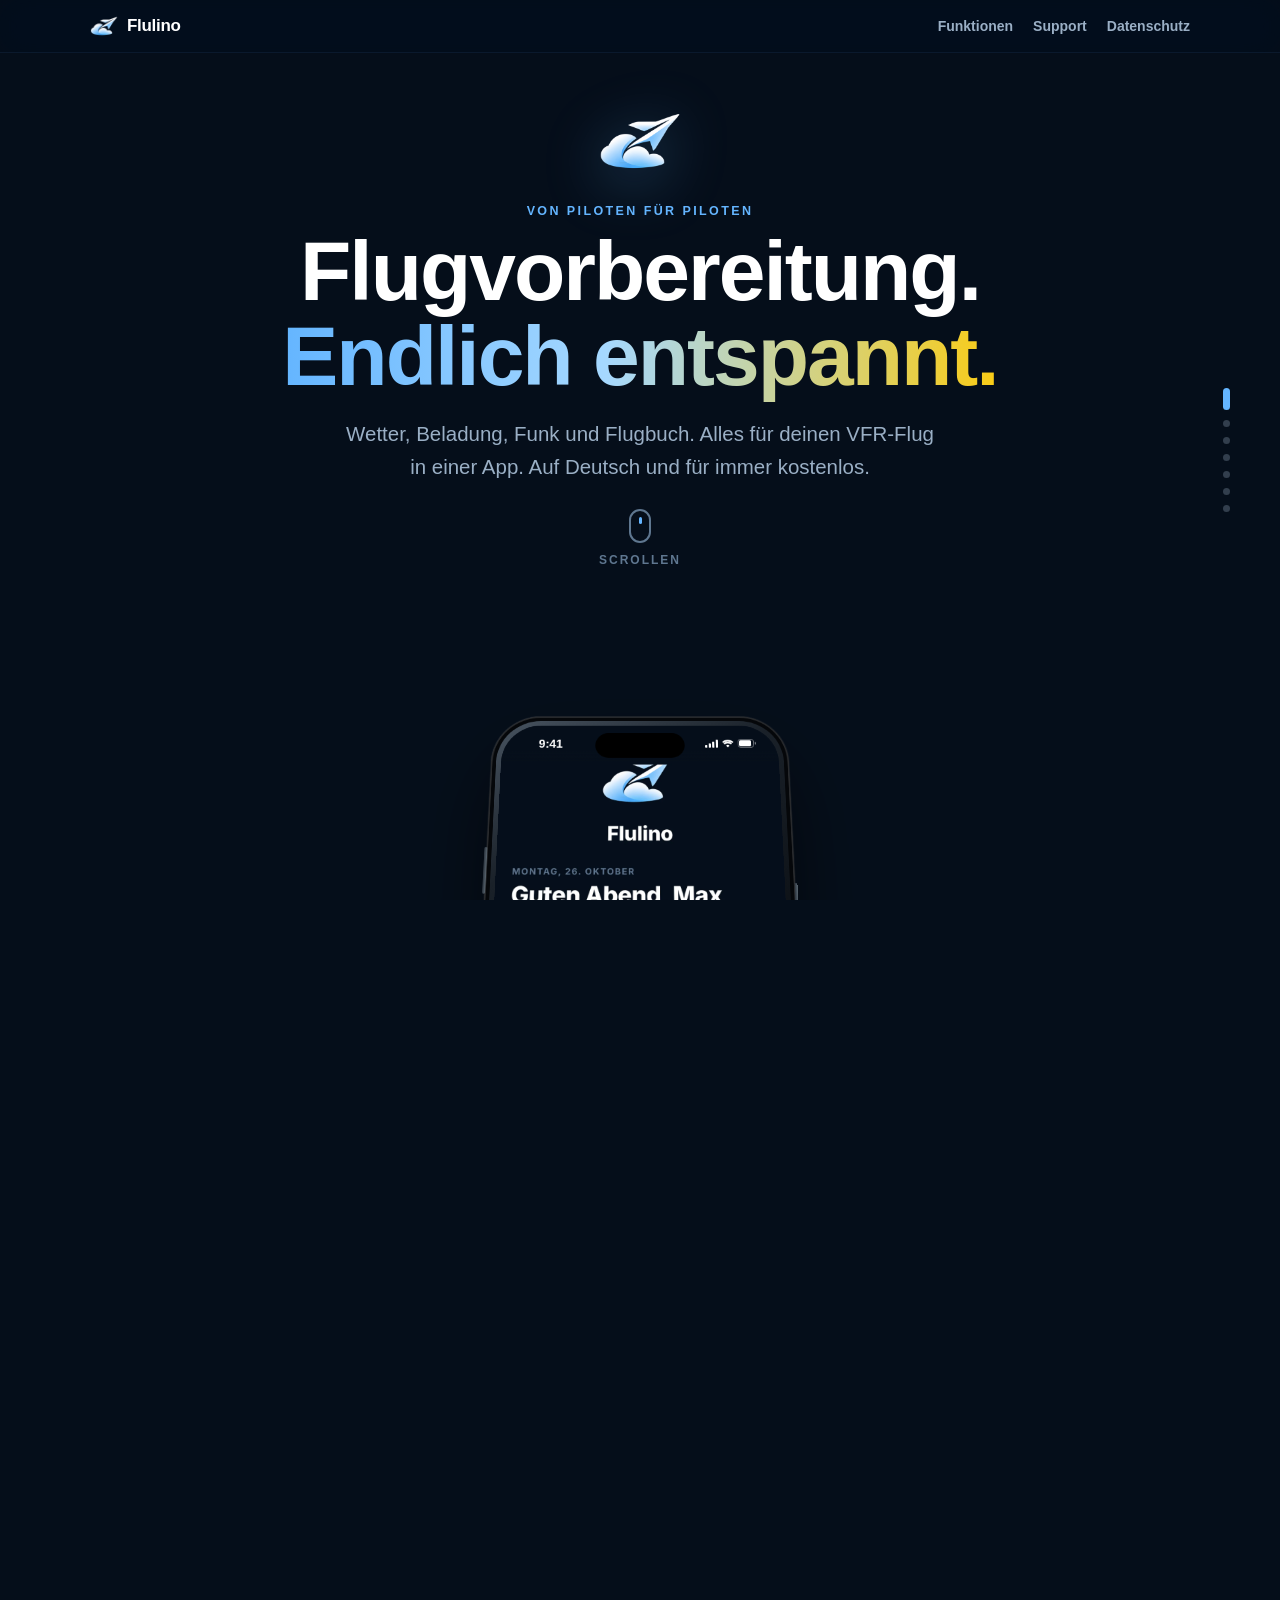
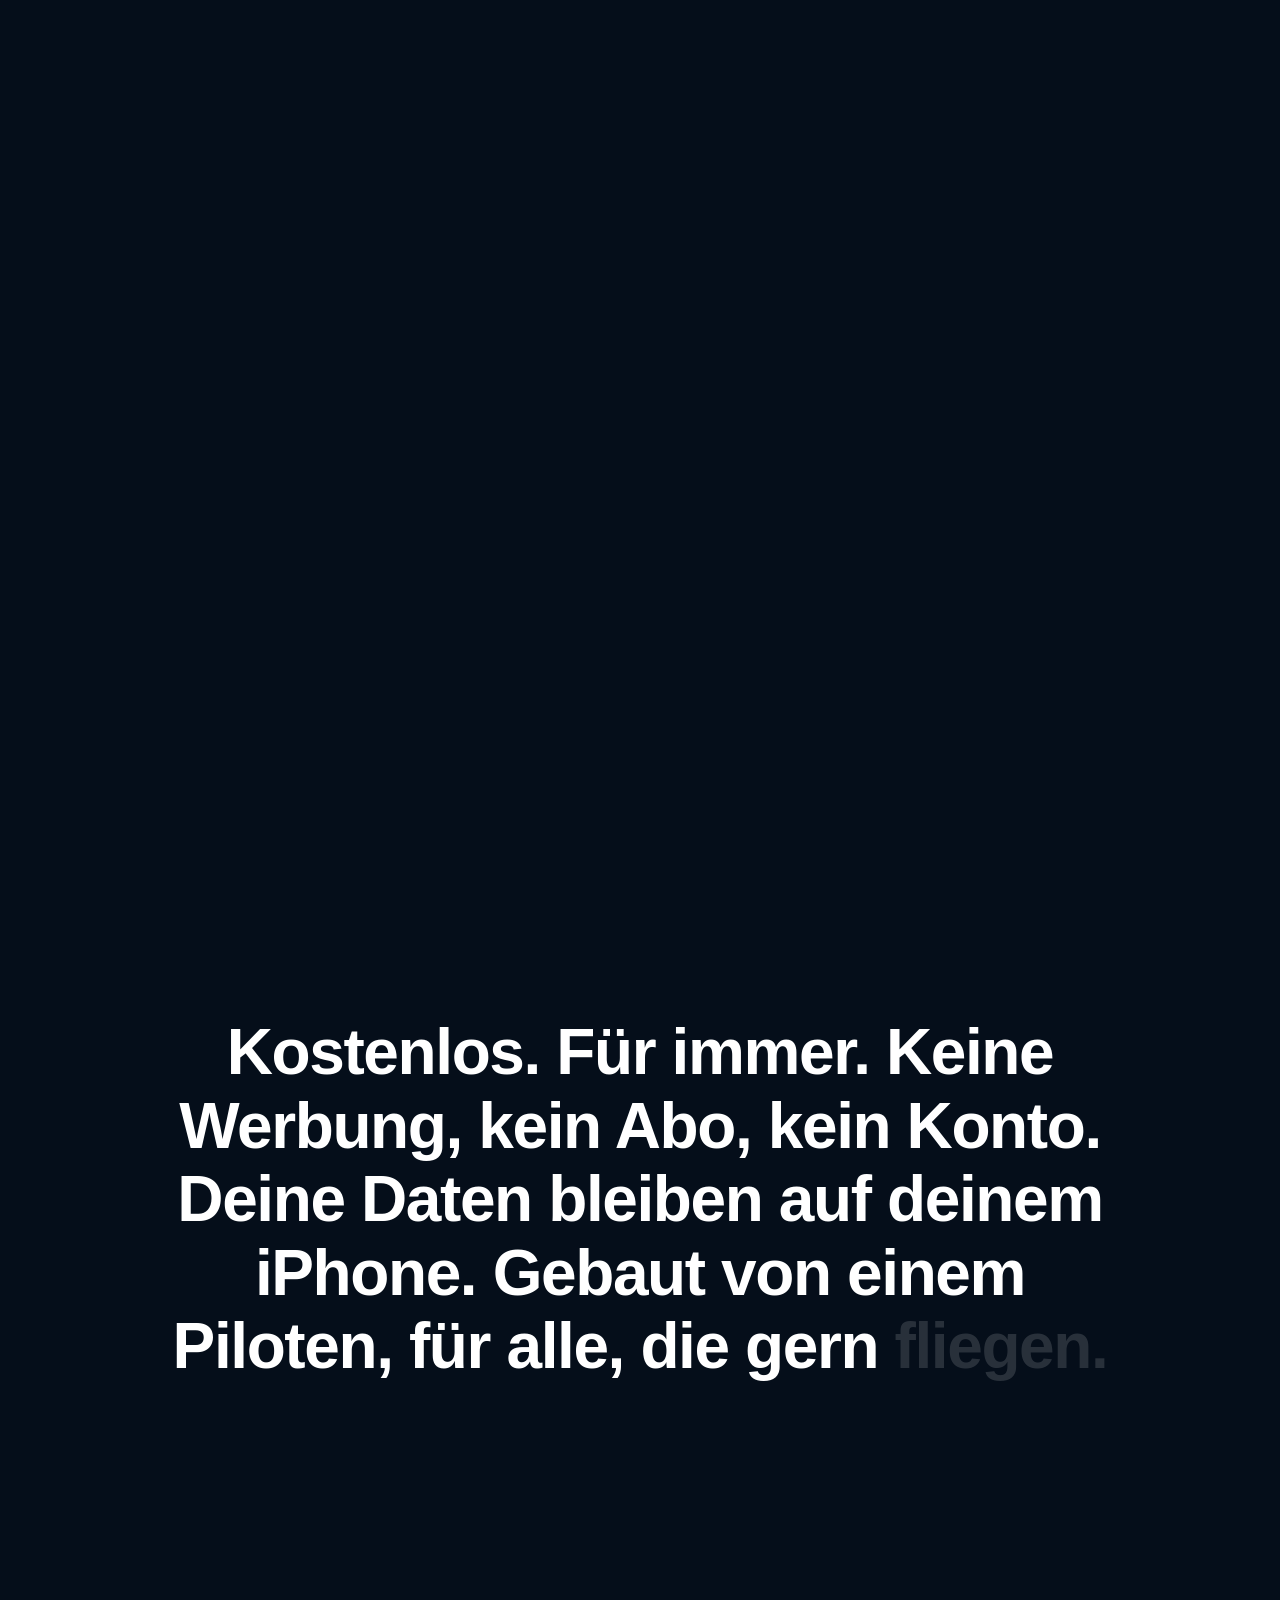
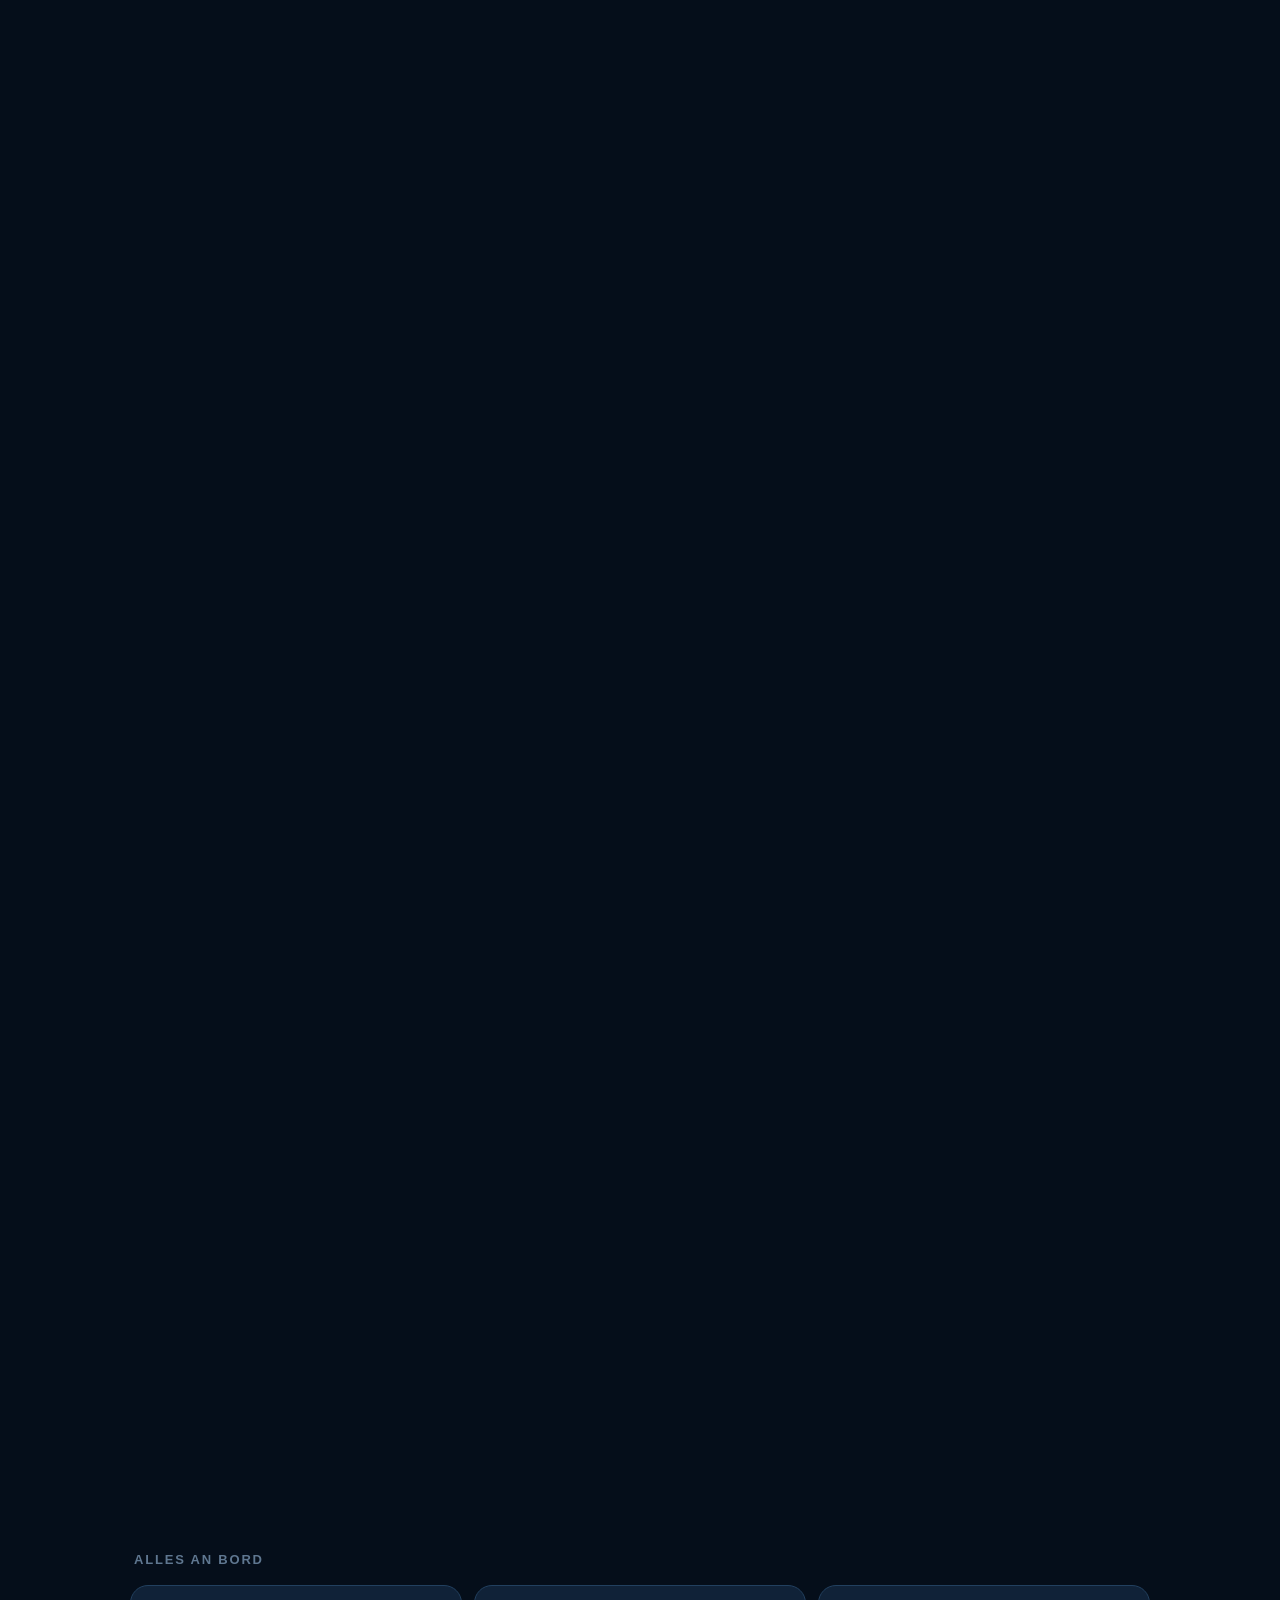
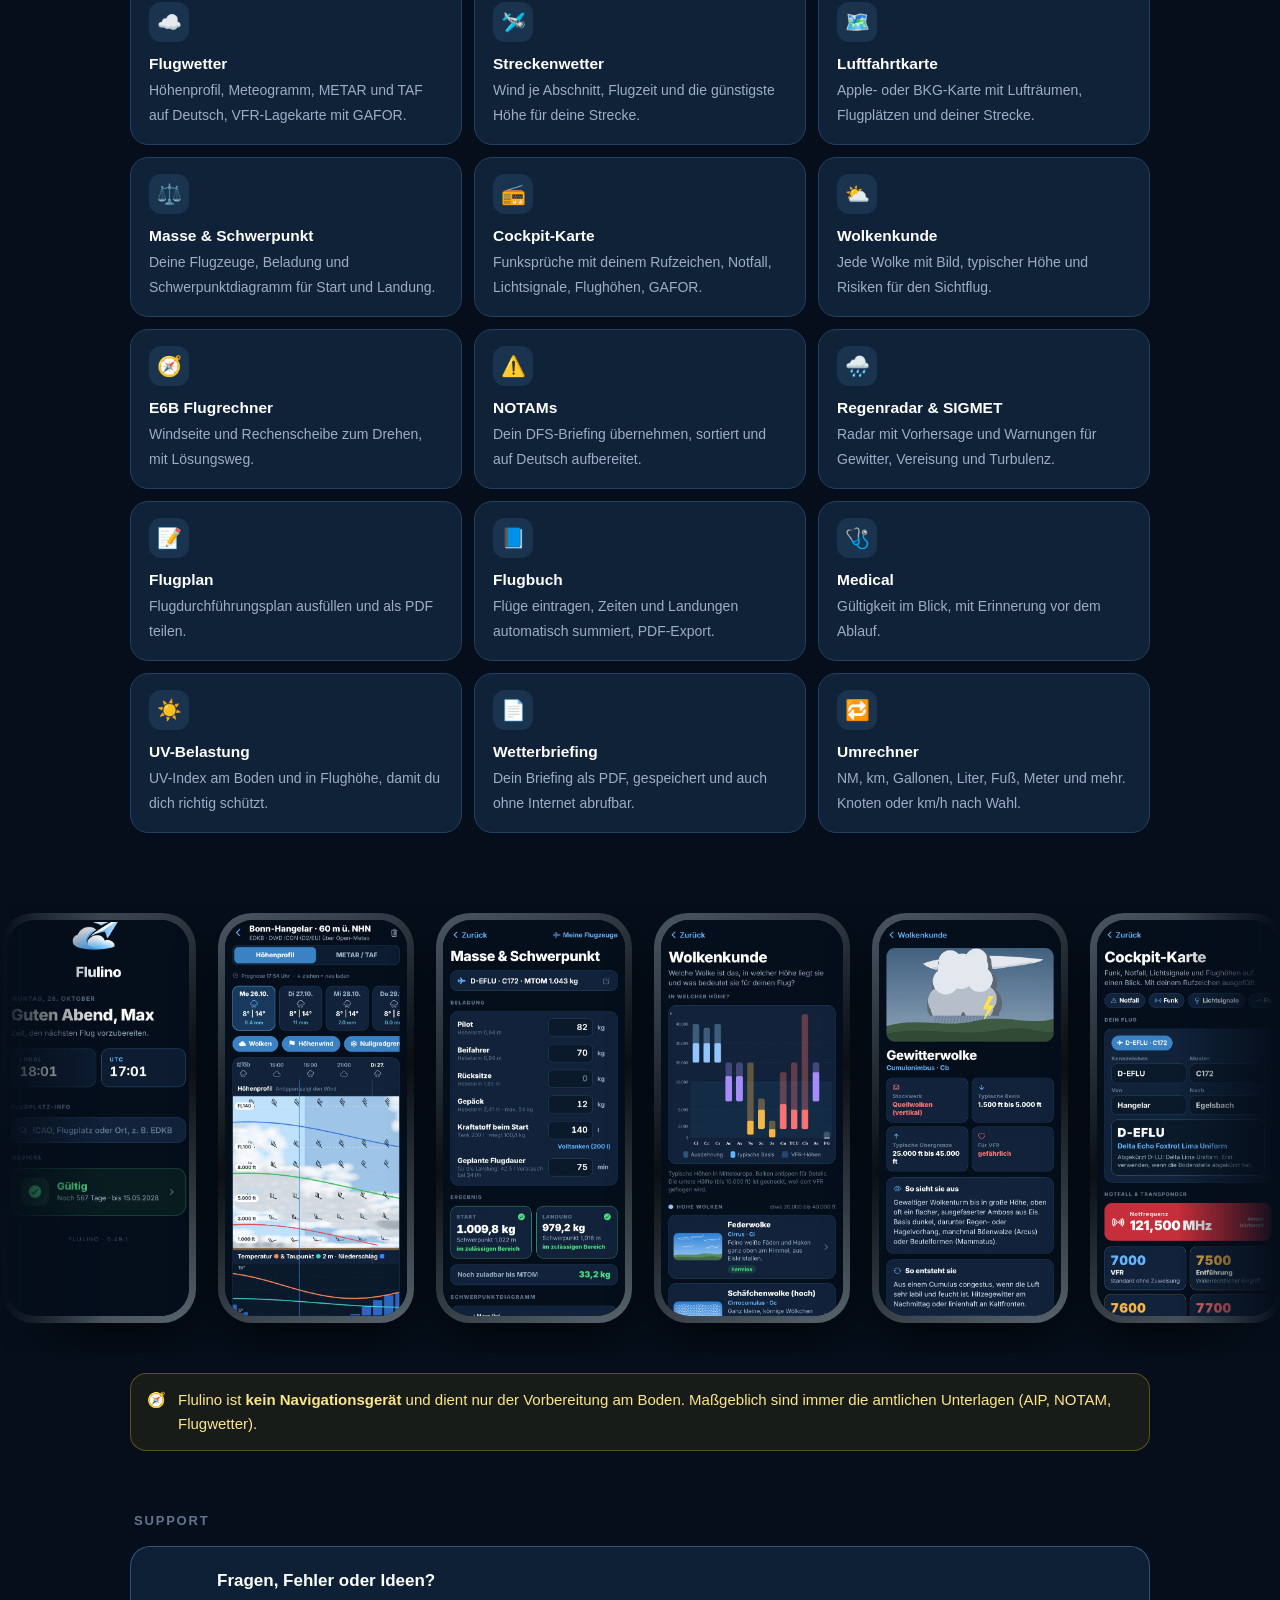
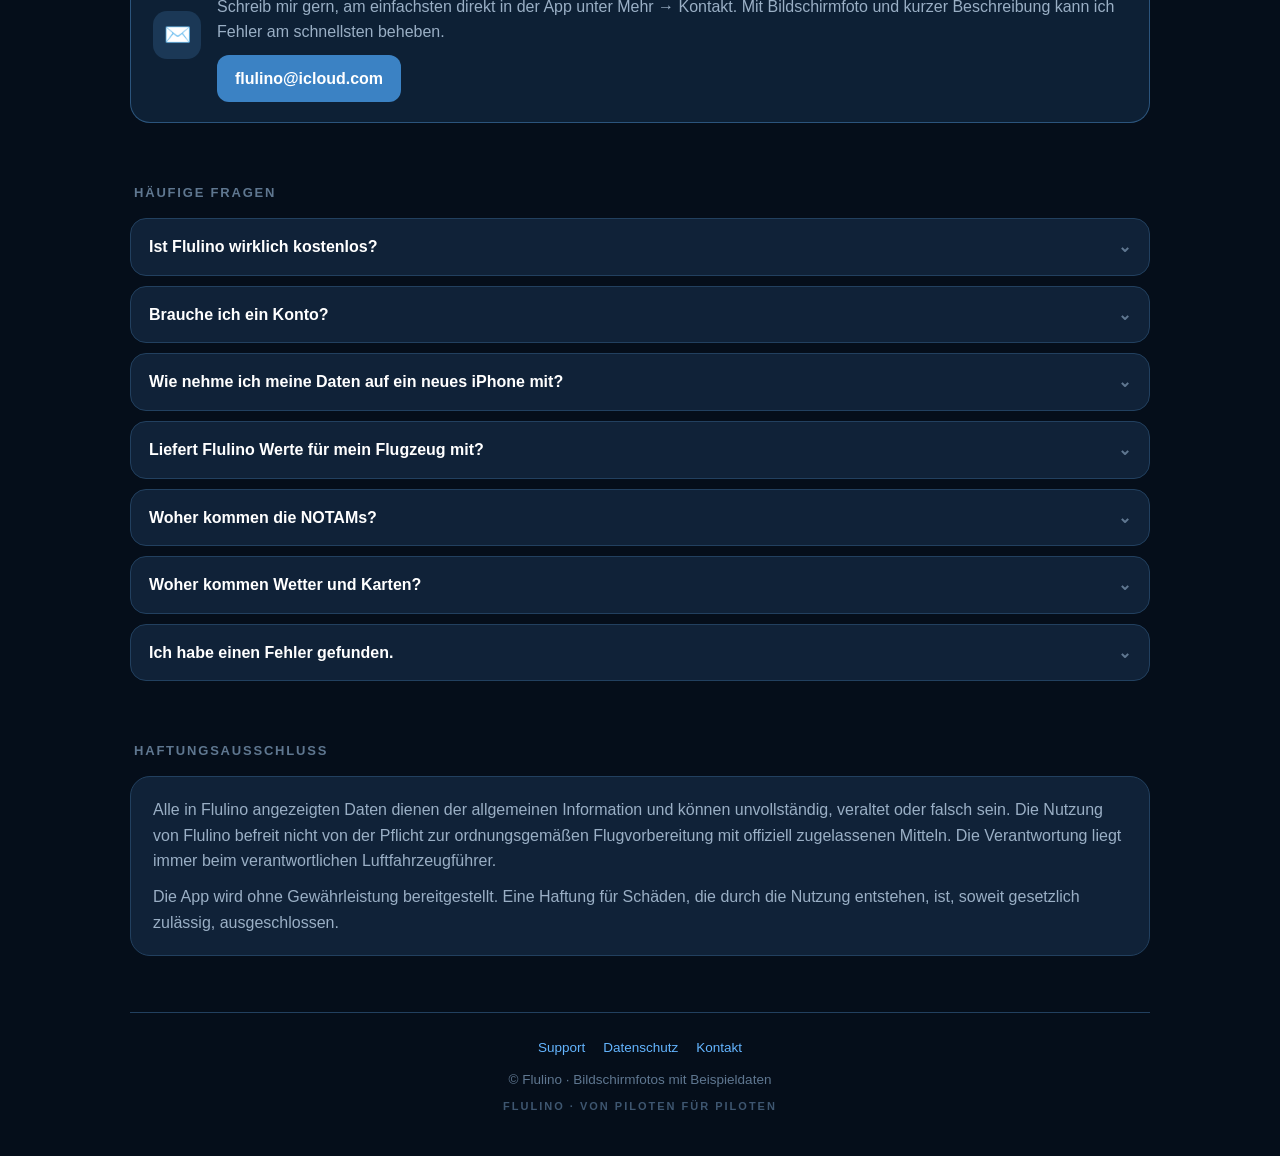
==== commit 6f8a0aea: "Add files via upload" ====
--- a/index.html
+++ b/index.html
@@ -143,7 +143,7 @@
       <div class="ico">✉️</div>
       <div>
         <b>Fragen, Fehler oder Ideen?</b>
-        Schreib uns gern, am einfachsten direkt in der App unter Mehr → Kontakt. Mit Bildschirmfoto und kurzer Beschreibung können wir Fehler am schnellsten beheben.<br>
+        Schreib mir gern, am einfachsten direkt in der App unter Mehr → Kontakt. Mit Bildschirmfoto und kurzer Beschreibung kann ich Fehler am schnellsten beheben.<br>
         <a class="btn" href="mailto:flulino@icloud.com?subject=Flulino%20Support">flulino@icloud.com</a>
       </div>
     </div>
@@ -155,7 +155,7 @@
     <details><summary>Liefert Flulino Werte für mein Flugzeug mit?</summary><p>Nein, bewusst nicht. Jedes Flugzeug wird einzeln gewogen. Leermasse, Hebelarme und Grenzen trägst du selbst aus Flughandbuch und Wägebericht ein. Nur so stimmt die Rechnung für genau dein Flugzeug.</p></details>
     <details><summary>Woher kommen die NOTAMs?</summary><p>Du erstellst dein NOTAM-Briefing wie gewohnt im AIS-Portal der DFS, direkt in der App und mit deinem eigenen DFS-Zugang. Mit einem Tipp übernimmt Flulino das Briefing und bereitet es auf Deutsch auf. Maßgeblich bleibt immer der Originaltext.</p></details>
     <details><summary>Woher kommen Wetter und Karten?</summary><p>Aus frei verfügbaren Quellen: Deutscher Wetterdienst, Open-Meteo, NOAA Aviation Weather Center, Bundesamt für Kartographie und Geodäsie, Apple Karten, open flightmaps (Lufträume) und OurAirports. Die Anflugkarten öffnet Flulino direkt im AIP VFR der DFS.</p></details>
-    <details><summary>Ich habe einen Fehler gefunden.</summary><p>Danke! Schick uns eine Nachricht über Mehr → Kontakt in der App oder eine Mail an <a href="mailto:flulino@icloud.com">flulino@icloud.com</a>, am besten mit Bildschirmfoto und der Versionsnummer (Mehr → Über Flulino).</p></details>
+    <details><summary>Ich habe einen Fehler gefunden.</summary><p>Danke! Schick mir eine Nachricht über Mehr → Kontakt in der App oder eine Mail an <a href="mailto:flulino@icloud.com">flulino@icloud.com</a>, am besten mit Bildschirmfoto und der Versionsnummer (Mehr → Über Flulino).</p></details>
 
     <h2 class="sec">Haftungsausschluss</h2>
     <div class="card">
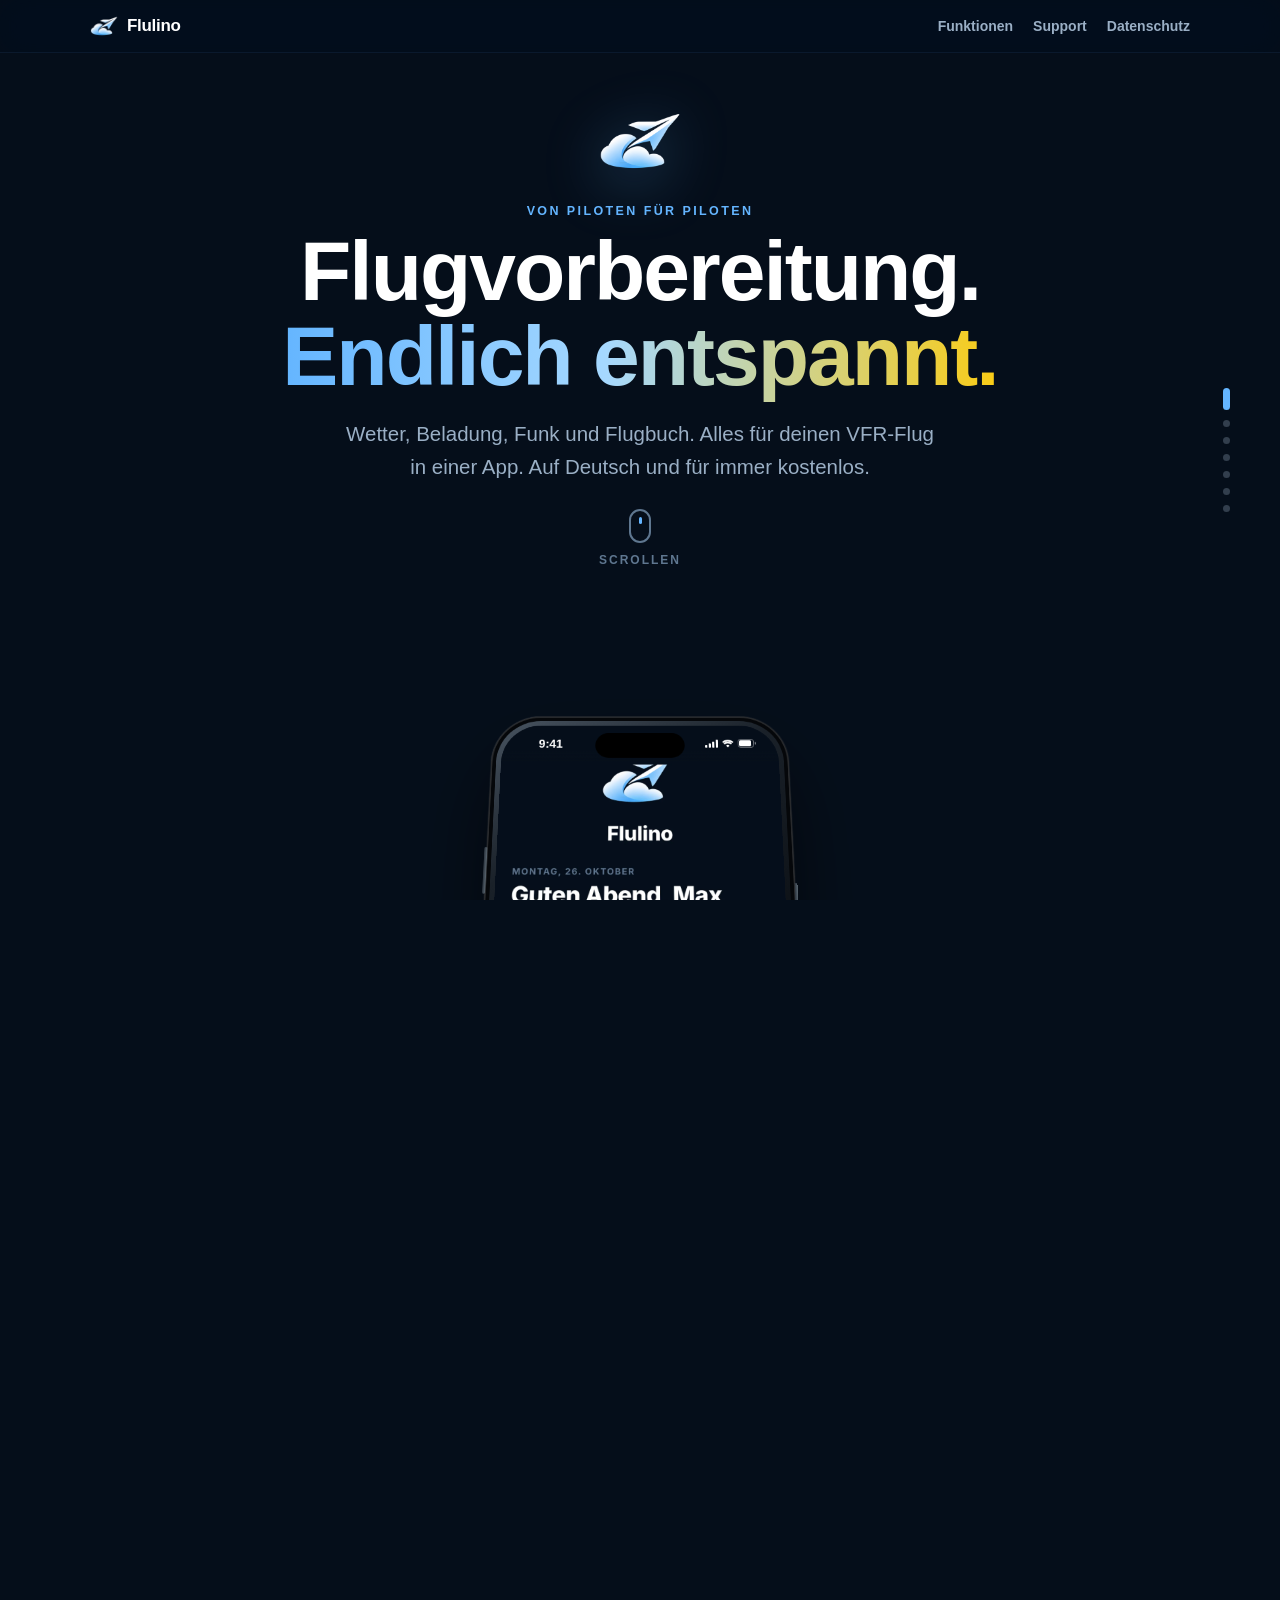
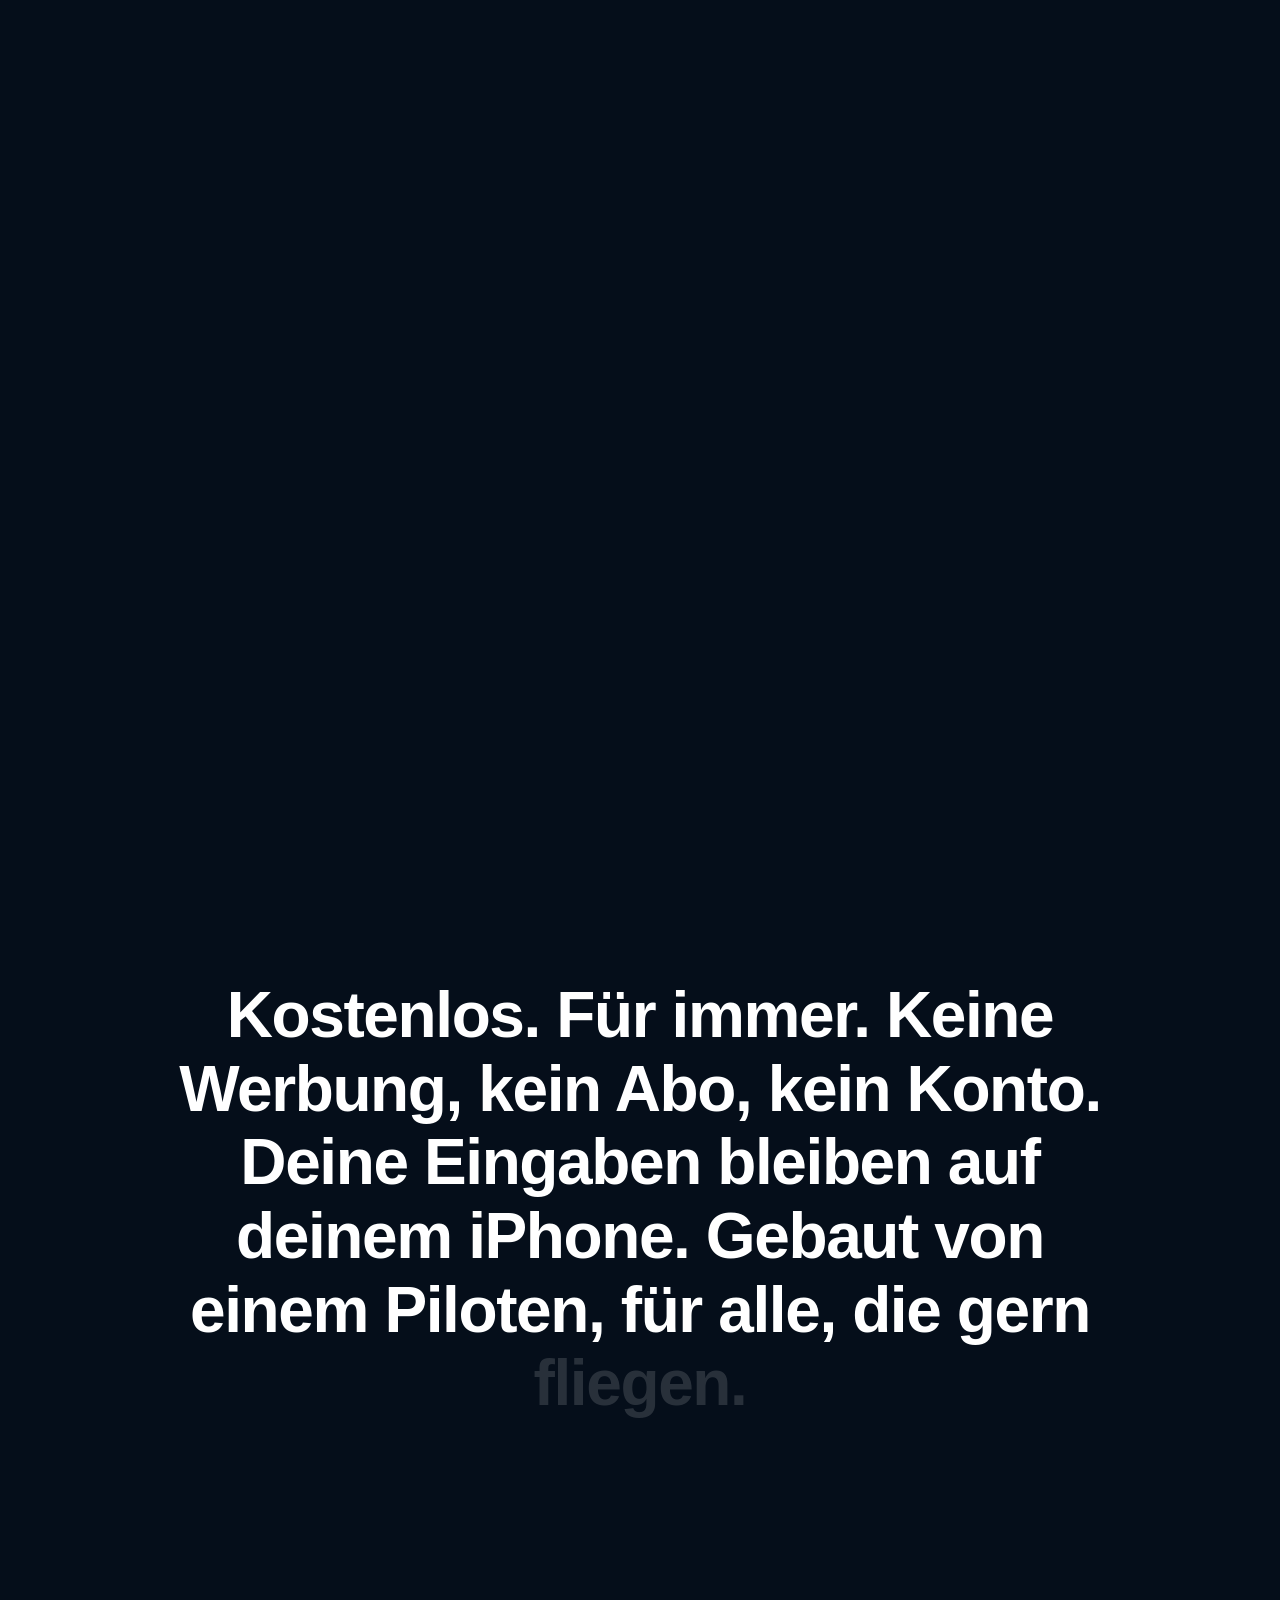
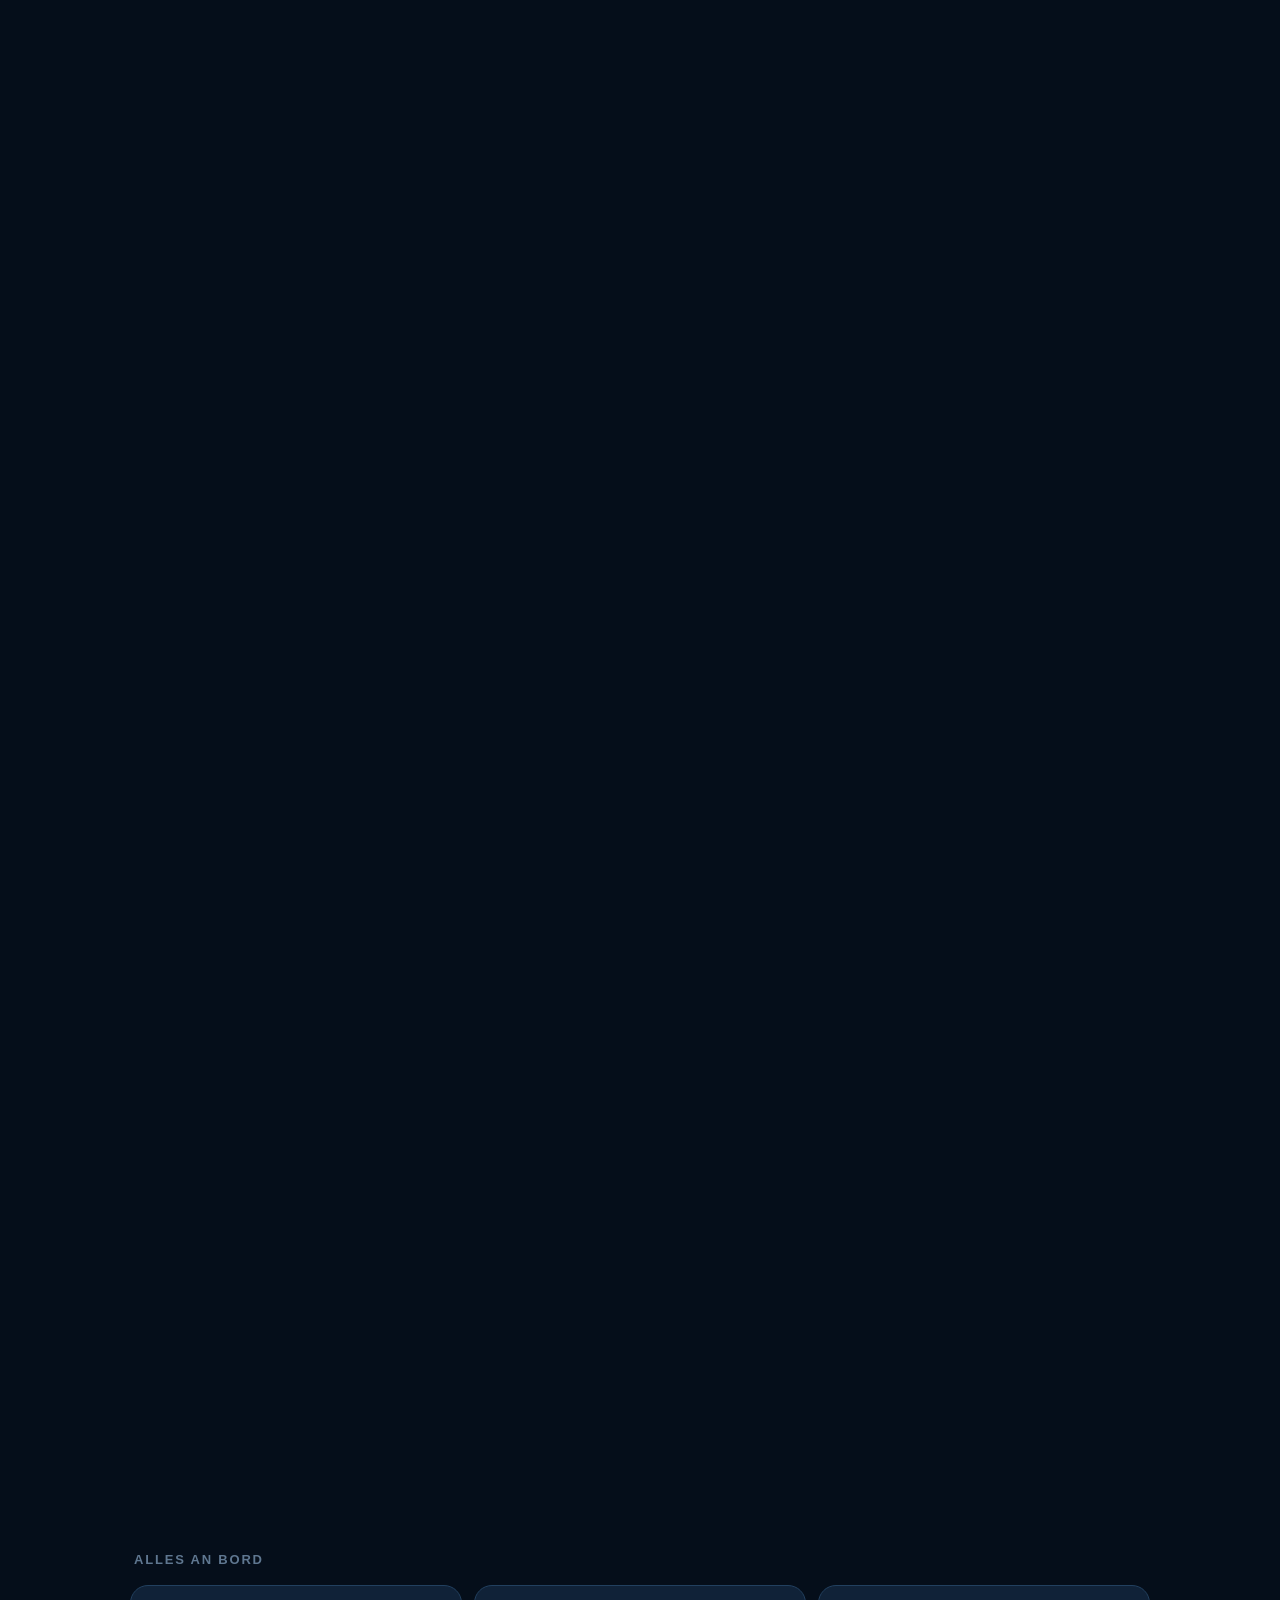
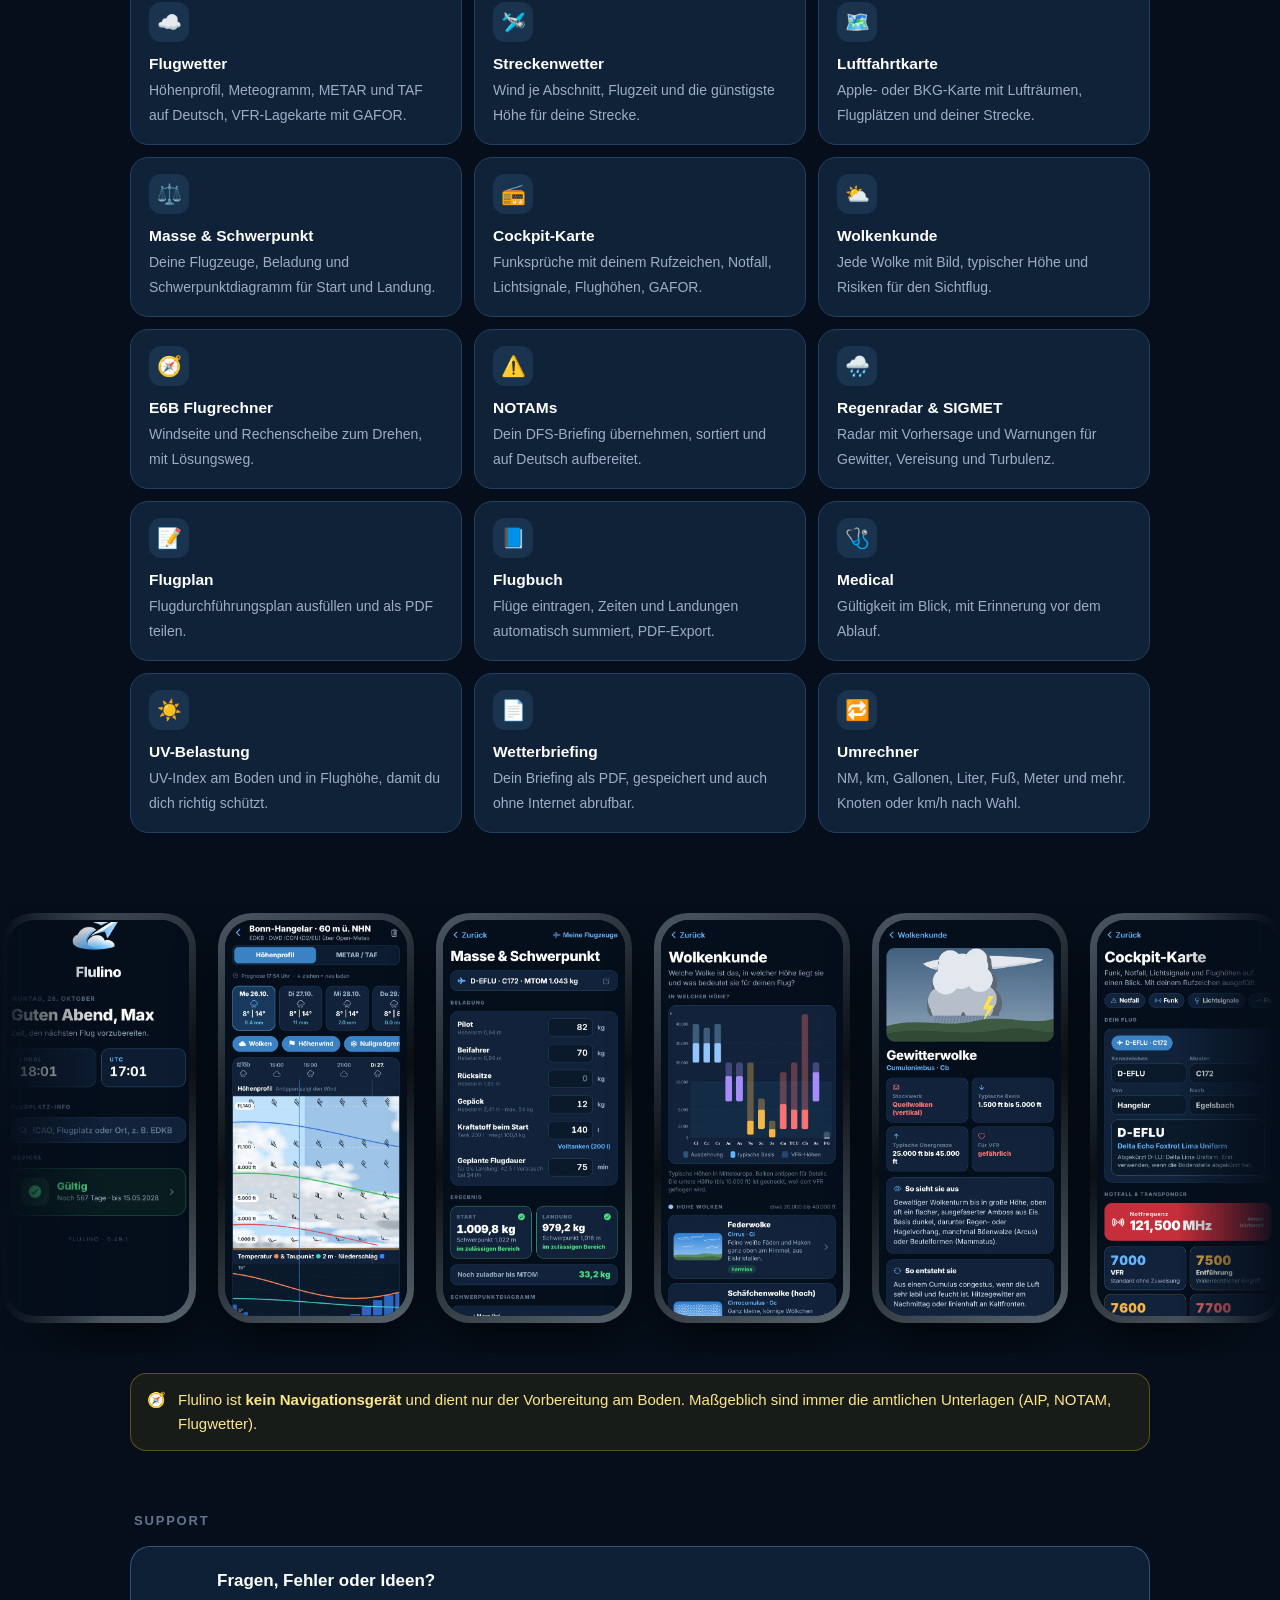
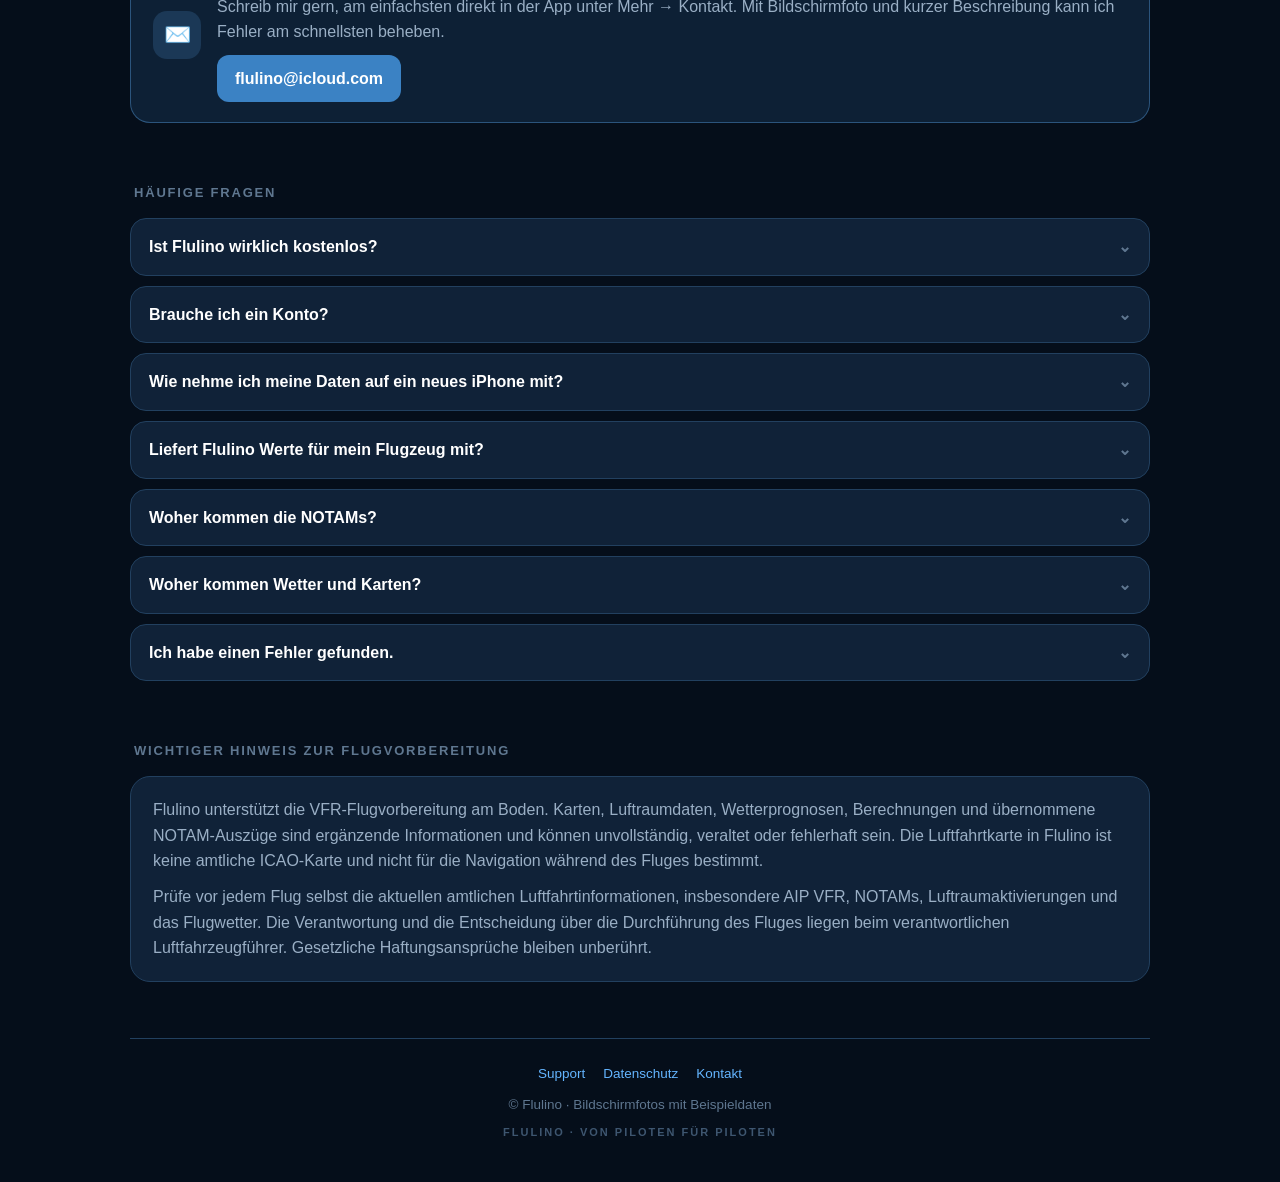
==== commit ac994384: "Add files via upload" ====
--- a/index.html
+++ b/index.html
@@ -8,8 +8,8 @@
   <meta name="theme-color" content="#050E1A">
   <link rel="icon" href="favicon.png">
   <link rel="apple-touch-icon" href="logo.png">
-  <link rel="stylesheet" href="style.css">
-  <link rel="stylesheet" href="home.css">
+  <link rel="stylesheet" href="style.css?v=25">
+  <link rel="stylesheet" href="home.css?v=25">
 </head>
 <body class="home">
   <header class="topnav">
@@ -96,7 +96,7 @@
   <!-- ================= Aussage, Wort für Wort ================= -->
   <section class="statement" id="statement">
     <div class="statement-stage">
-      <p class="words">Kostenlos. Für immer. Keine Werbung, kein Abo, kein Konto. Deine Daten bleiben auf deinem iPhone. Gebaut von einem Piloten, für alle, die gern fliegen.</p>
+      <p class="words">Kostenlos. Für immer. Keine Werbung, kein Abo, kein Konto. Deine Eingaben bleiben auf deinem iPhone. Gebaut von einem Piloten, für alle, die gern fliegen.</p>
     </div>
   </section>
 
@@ -151,16 +151,16 @@
     <h2 class="sec">Häufige Fragen</h2>
     <details><summary>Ist Flulino wirklich kostenlos?</summary><p>Ja. Kein Abo, keine Werbung, alle Funktionen für alle. Wer möchte, kann das Projekt freiwillig mit einer kleinen Spende im App Store unterstützen. Dadurch wird nichts freigeschaltet.</p></details>
     <details><summary>Brauche ich ein Konto?</summary><p>Nein. Beim ersten Start gibst du nur deinen Namen ein. Alle Daten bleiben auf deinem iPhone.</p></details>
-    <details><summary>Wie nehme ich meine Daten auf ein neues iPhone mit?</summary><p>In Flulino unter <b>Mehr → Daten exportieren</b> eine Sicherung erstellen, z. B. in iCloud Drive oder per AirDrop. Auf dem neuen iPhone beim ersten Start „Sicherung einspielen“ wählen. Deine Daten sind außerdem Teil deines normalen iPhone-Backups.</p></details>
+    <details><summary>Wie nehme ich meine Daten auf ein neues iPhone mit?</summary><p>In Flulino unter <b>Mehr → Daten exportieren</b> eine Sicherung erstellen, z. B. in iCloud Drive oder per AirDrop. Auf dem neuen iPhone beim ersten Start „Sicherung einspielen“ wählen. Die Sicherungsdatei ist nicht verschlüsselt und enthält auch deine Medical-Angaben, bewahre sie also sicher auf. Deine Daten sind außerdem Teil deines normalen iPhone-Backups.</p></details>
     <details><summary>Liefert Flulino Werte für mein Flugzeug mit?</summary><p>Nein, bewusst nicht. Jedes Flugzeug wird einzeln gewogen. Leermasse, Hebelarme und Grenzen trägst du selbst aus Flughandbuch und Wägebericht ein. Nur so stimmt die Rechnung für genau dein Flugzeug.</p></details>
     <details><summary>Woher kommen die NOTAMs?</summary><p>Du erstellst dein NOTAM-Briefing wie gewohnt im AIS-Portal der DFS, direkt in der App und mit deinem eigenen DFS-Zugang. Mit einem Tipp übernimmt Flulino das Briefing und bereitet es auf Deutsch auf. Maßgeblich bleibt immer der Originaltext.</p></details>
     <details><summary>Woher kommen Wetter und Karten?</summary><p>Aus frei verfügbaren Quellen: Deutscher Wetterdienst, Open-Meteo, NOAA Aviation Weather Center, Bundesamt für Kartographie und Geodäsie, Apple Karten, open flightmaps (Lufträume) und OurAirports. Die Anflugkarten öffnet Flulino direkt im AIP VFR der DFS.</p></details>
     <details><summary>Ich habe einen Fehler gefunden.</summary><p>Danke! Schick mir eine Nachricht über Mehr → Kontakt in der App oder eine Mail an <a href="mailto:flulino@icloud.com">flulino@icloud.com</a>, am besten mit Bildschirmfoto und der Versionsnummer (Mehr → Über Flulino).</p></details>
 
-    <h2 class="sec">Haftungsausschluss</h2>
+    <h2 class="sec">Wichtiger Hinweis zur Flugvorbereitung</h2>
     <div class="card">
-      <p>Alle in Flulino angezeigten Daten dienen der allgemeinen Information und können unvollständig, veraltet oder falsch sein. Die Nutzung von Flulino befreit nicht von der Pflicht zur ordnungsgemäßen Flugvorbereitung mit offiziell zugelassenen Mitteln. Die Verantwortung liegt immer beim verantwortlichen Luftfahrzeugführer.</p>
-      <p>Die App wird ohne Gewährleistung bereitgestellt. Eine Haftung für Schäden, die durch die Nutzung entstehen, ist, soweit gesetzlich zulässig, ausgeschlossen.</p>
+      <p>Flulino unterstützt die VFR-Flugvorbereitung am Boden. Karten, Luftraumdaten, Wetterprognosen, Berechnungen und übernommene NOTAM-Auszüge sind ergänzende Informationen und können unvollständig, veraltet oder fehlerhaft sein. Die Luftfahrtkarte in Flulino ist keine amtliche ICAO-Karte und nicht für die Navigation während des Fluges bestimmt.</p>
+      <p>Prüfe vor jedem Flug selbst die aktuellen amtlichen Luftfahrtinformationen, insbesondere AIP VFR, NOTAMs, Luftraumaktivierungen und das Flugwetter. Die Verantwortung und die Entscheidung über die Durchführung des Fluges liegen beim verantwortlichen Luftfahrzeugführer. Gesetzliche Haftungsansprüche bleiben unberührt.</p>
     </div>
 
     <footer>
@@ -170,6 +170,6 @@
     </footer>
   </div>
 
-  <script src="home.js"></script>
+  <script src="home.js?v=25"></script>
 </body>
 </html>
--- a/home.css
+++ b/home.css
@@ -6,7 +6,7 @@
   position: fixed; top: 0; left: 0; right: 0; z-index: 50; display: flex; align-items: center; justify-content: space-between;
   padding: 12px max(20px, calc((100vw - 1100px) / 2)); background: rgba(5, 14, 26, .55);
   -webkit-backdrop-filter: saturate(160%) blur(18px); backdrop-filter: saturate(160%) blur(18px);
-  border-bottom: 1px solid rgba(100, 181, 255, .08);
+  border-bottom: 1px solid rgba(100, 181, 255, .08); gap: 12px;
 }
 .topnav .brand { display: flex; align-items: center; gap: 9px; color: var(--text); font-weight: 800; font-size: 17px; letter-spacing: -.3px; }
 .topnav .brand img { width: 28px; height: 28px; }
@@ -78,7 +78,9 @@
 .tab.on { color: #64B5FF; background: rgba(100,181,255,.14); }
 
 /* E6B-Rose, die sich beim Scrollen dreht */
-.wheel { position: absolute; border-radius: 50%; background-repeat: no-repeat; will-change: transform; }
+.wheel { position: absolute; border-radius: 50%; background-repeat: no-repeat; will-change: transform;
+  -webkit-mask-image: radial-gradient(circle at center, transparent 112px, #000 113px, #000 158px, transparent 159px);
+  mask-image: radial-gradient(circle at center, transparent 112px, #000 113px, #000 158px, transparent 159px); }
 
 .dots { position: absolute; right: max(18px, calc((100vw - 1180px) / 2)); top: 50%; transform: translateY(-50%); display: flex; flex-direction: column; gap: 10px; z-index: 5; }
 .dots i { width: 7px; height: 7px; border-radius: 50%; background: rgba(154,175,197,.3); transition: all .3s; }
@@ -102,7 +104,7 @@
 .feature.reveal { opacity: 0; transform: translateY(24px); transition: opacity .6s, transform .6s; }
 .feature.reveal.in { opacity: 1; transform: none; }
 @media (max-width: 860px) { .grid.feat { grid-template-columns: repeat(2, 1fr); } }
-@media (max-width: 560px) { .grid.feat { grid-template-columns: 1fr; } .topnav .links { gap: 14px; font-size: 13.5px; } .topnav .links a:first-child { display: none; } }
+@media (max-width: 560px) { .grid.feat { grid-template-columns: 1fr; } .topnav .links { gap: 13px; font-size: 13.5px; } .topnav { padding-left: 16px; padding-right: 16px; } }
 
 /* ---------- Galerie ---------- */
 .gallery { margin: 70px 0 20px; overflow: hidden; -webkit-mask-image: linear-gradient(90deg, transparent, #000 8%, #000 92%, transparent); mask-image: linear-gradient(90deg, transparent, #000 8%, #000 92%, transparent); }
@@ -112,6 +114,9 @@
 .mini img { width: 100%; height: 100%; object-fit: cover; object-position: top; border-radius: 28px; display: block; background: #050E1A; }
 @keyframes marquee { to { transform: translateX(calc(-50% - 11px)); } }
 
+@media (max-width: 340px) { .topnav .brand { font-size: 0 !important; } }
+@media (max-width: 380px) { .topnav .links { gap: 10px; font-size: 12.5px; } .topnav .brand { font-size: 15px; gap: 7px; } .topnav .brand img { width: 24px; height: 24px; } }
+
 @media (prefers-reduced-motion: reduce) {
   html { scroll-behavior: auto; }
   .track { animation: none; }
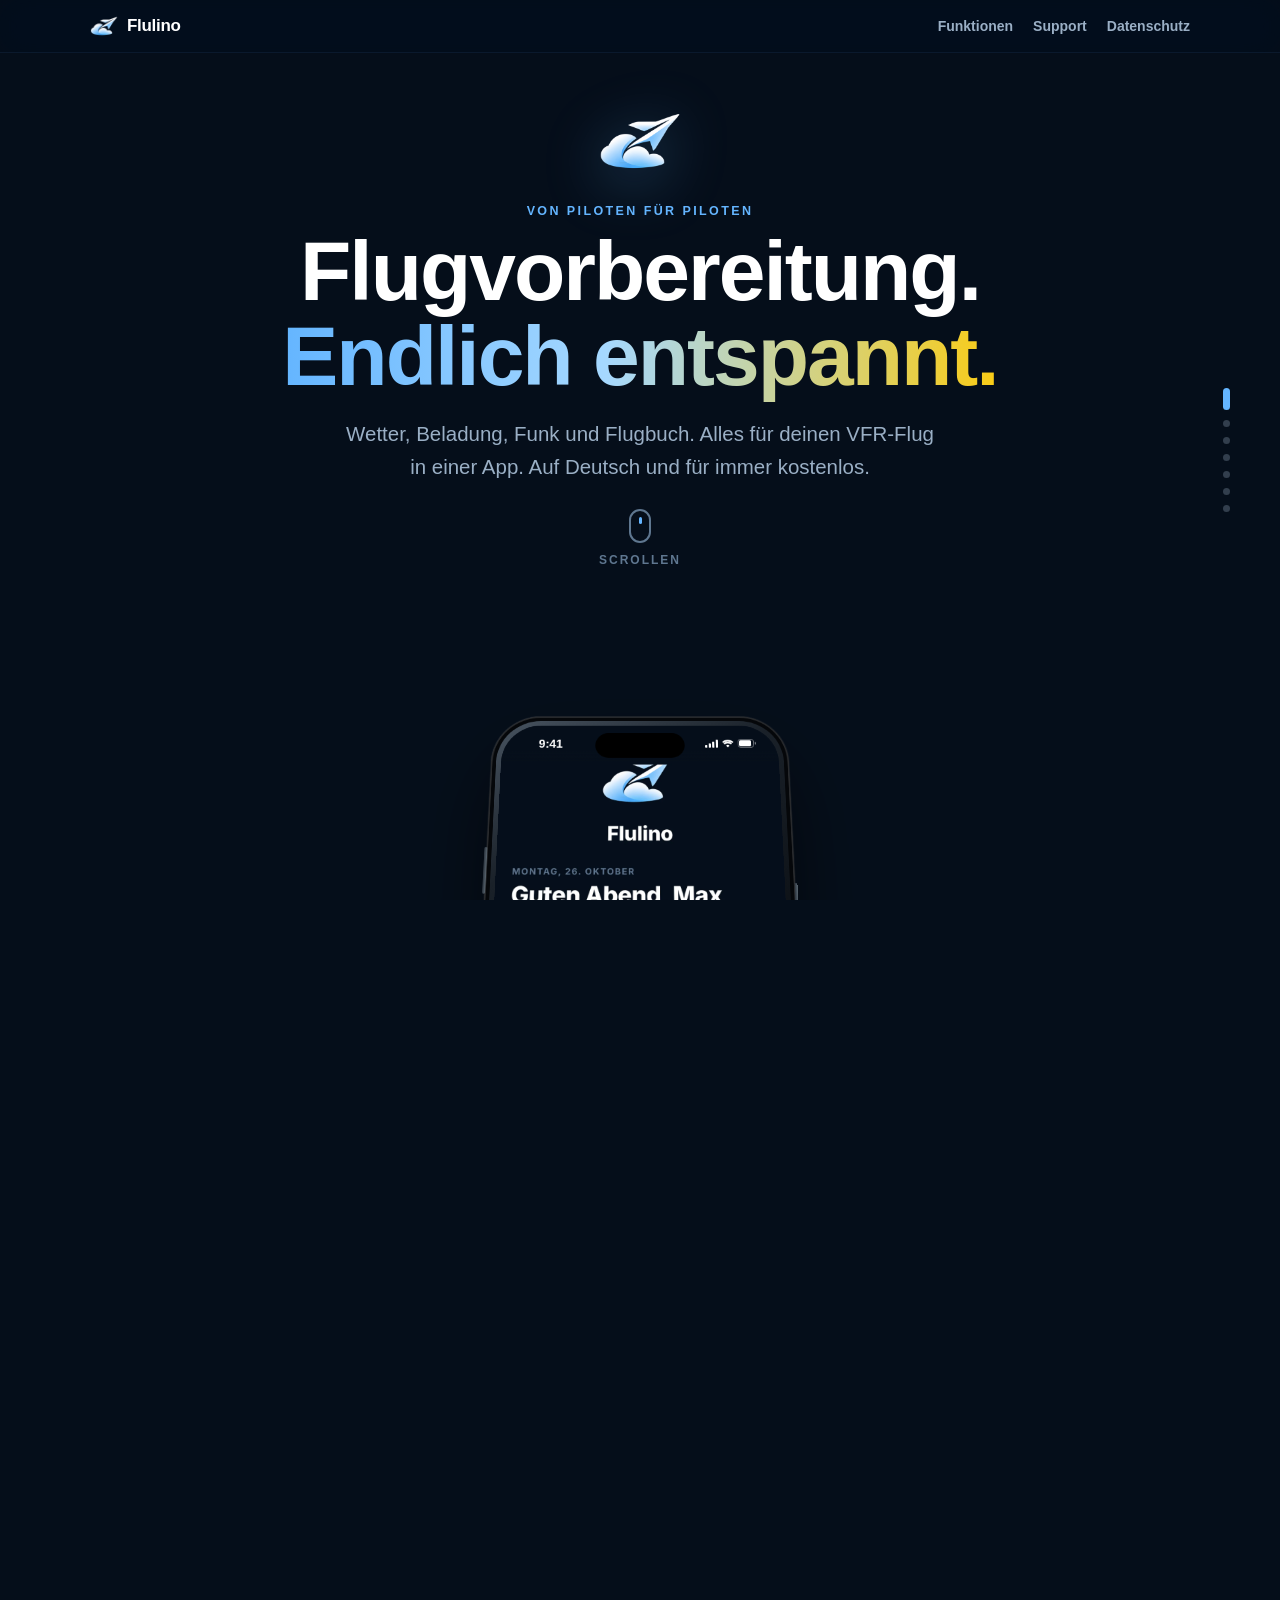
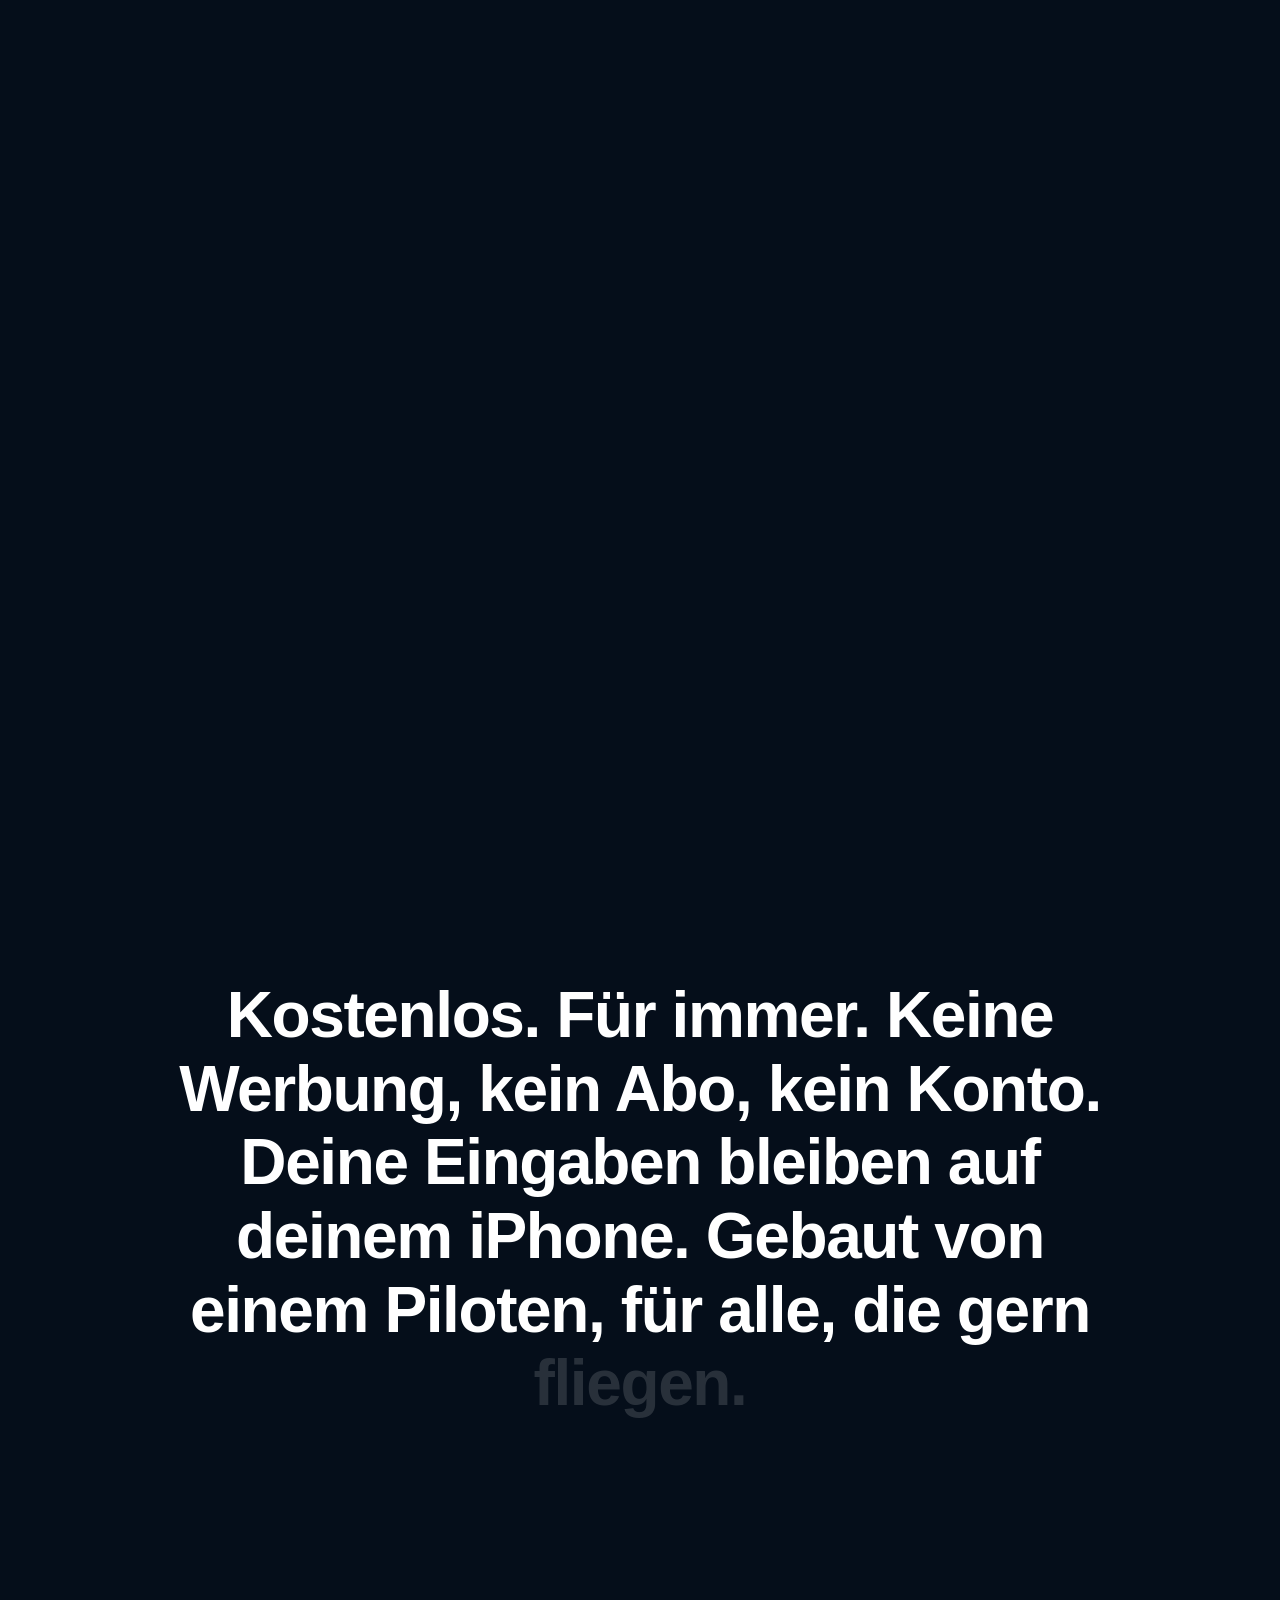
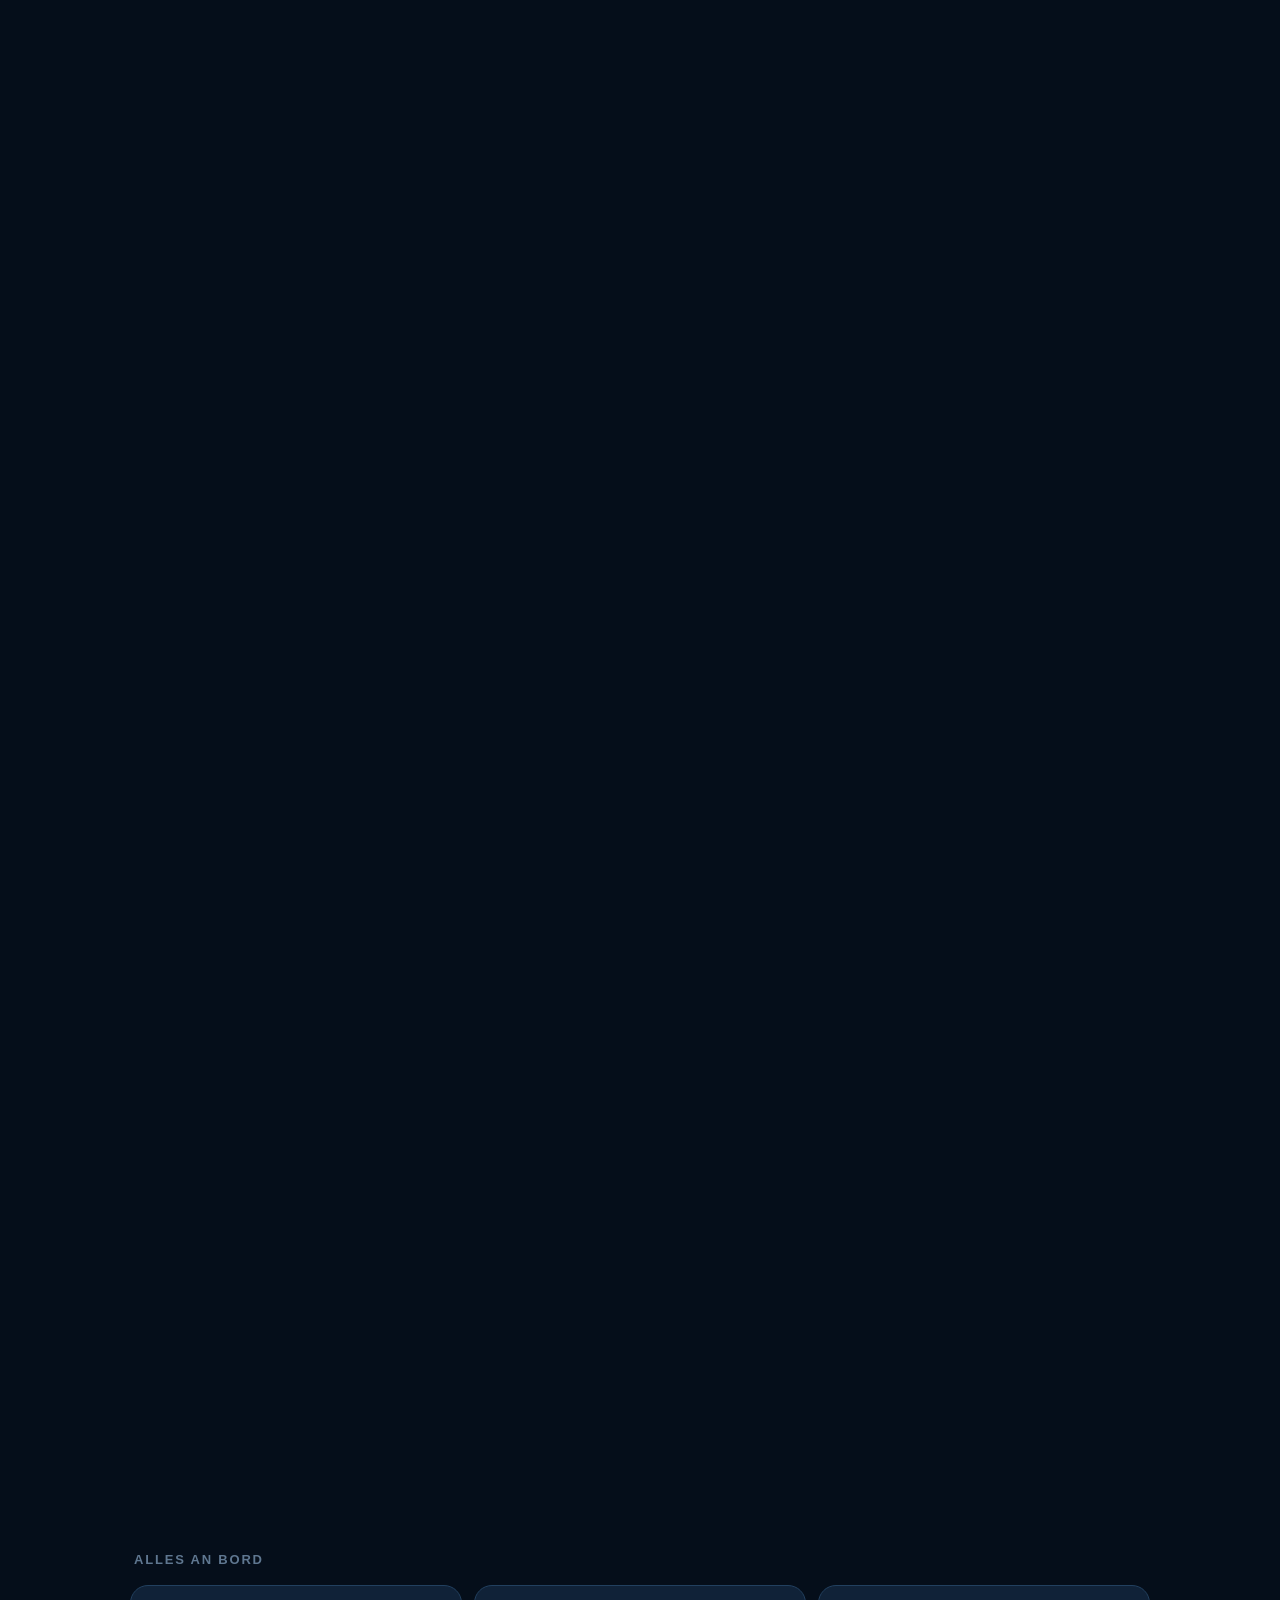
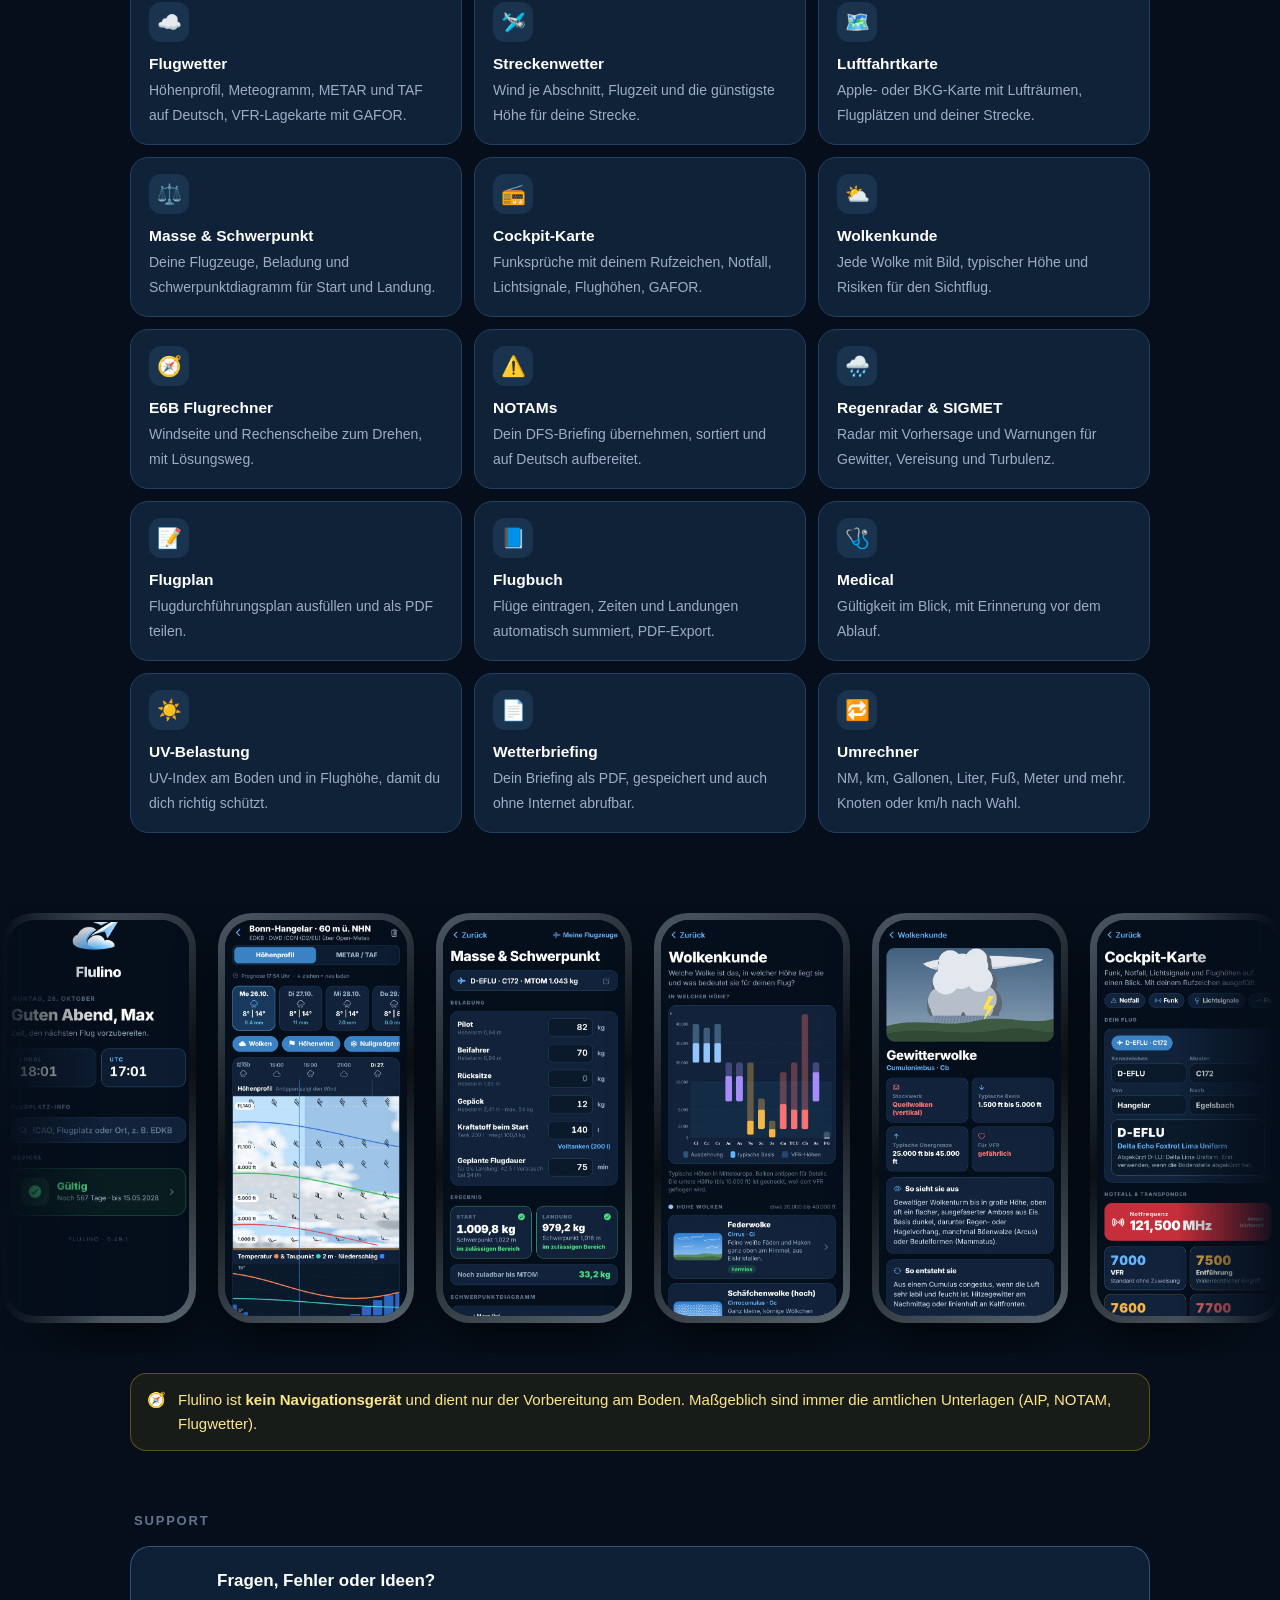
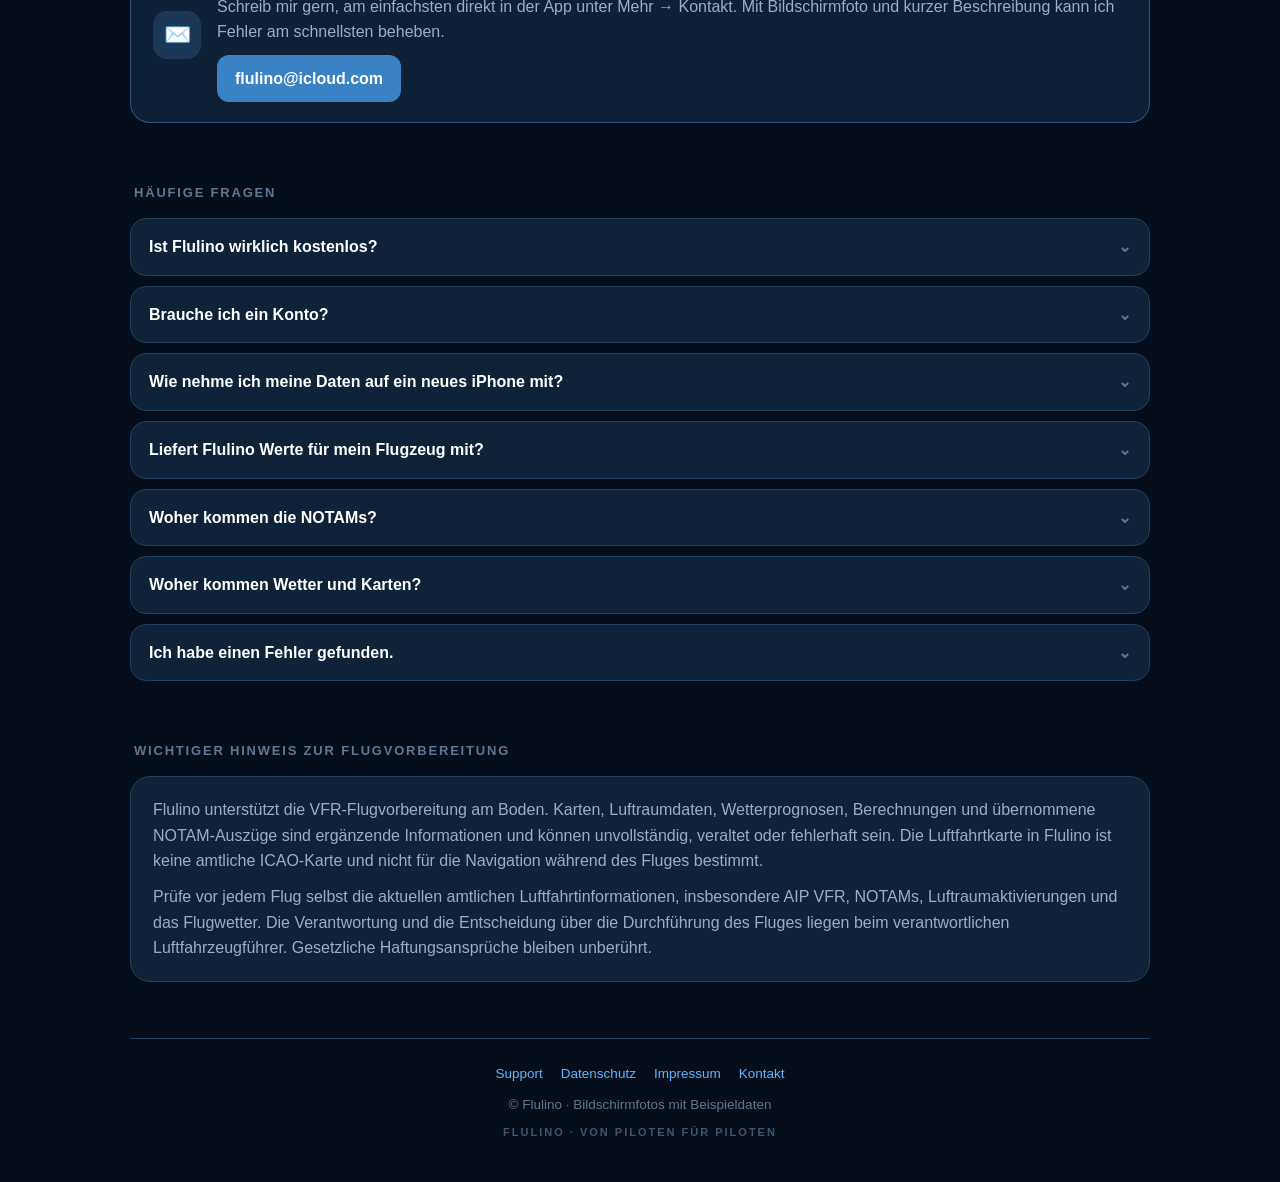
==== commit 8320d4cc: "Add files via upload" ====
--- a/index.html
+++ b/index.html
@@ -157,14 +157,14 @@
     <details><summary>Woher kommen Wetter und Karten?</summary><p>Aus frei verfügbaren Quellen: Deutscher Wetterdienst, Open-Meteo, NOAA Aviation Weather Center, Bundesamt für Kartographie und Geodäsie, Apple Karten, open flightmaps (Lufträume) und OurAirports. Die Anflugkarten öffnet Flulino direkt im AIP VFR der DFS.</p></details>
     <details><summary>Ich habe einen Fehler gefunden.</summary><p>Danke! Schick mir eine Nachricht über Mehr → Kontakt in der App oder eine Mail an <a href="mailto:flulino@icloud.com">flulino@icloud.com</a>, am besten mit Bildschirmfoto und der Versionsnummer (Mehr → Über Flulino).</p></details>
 
-    <h2 class="sec">Wichtiger Hinweis zur Flugvorbereitung</h2>
+    <h2 class="sec" id="hinweis">Wichtiger Hinweis zur Flugvorbereitung</h2>
     <div class="card">
       <p>Flulino unterstützt die VFR-Flugvorbereitung am Boden. Karten, Luftraumdaten, Wetterprognosen, Berechnungen und übernommene NOTAM-Auszüge sind ergänzende Informationen und können unvollständig, veraltet oder fehlerhaft sein. Die Luftfahrtkarte in Flulino ist keine amtliche ICAO-Karte und nicht für die Navigation während des Fluges bestimmt.</p>
       <p>Prüfe vor jedem Flug selbst die aktuellen amtlichen Luftfahrtinformationen, insbesondere AIP VFR, NOTAMs, Luftraumaktivierungen und das Flugwetter. Die Verantwortung und die Entscheidung über die Durchführung des Fluges liegen beim verantwortlichen Luftfahrzeugführer. Gesetzliche Haftungsansprüche bleiben unberührt.</p>
     </div>
 
     <footer>
-      <div class="links"><a href="#support">Support</a><a href="datenschutz.html">Datenschutz</a><a href="mailto:flulino@icloud.com">Kontakt</a></div>
+      <div class="links"><a href="#support">Support</a><a href="datenschutz.html">Datenschutz</a><a href="impressum.html">Impressum</a><a href="mailto:flulino@icloud.com">Kontakt</a></div>
       © Flulino · Bildschirmfotos mit Beispieldaten
       <div class="tag">FLULINO · VON PILOTEN FÜR PILOTEN</div>
     </footer>
